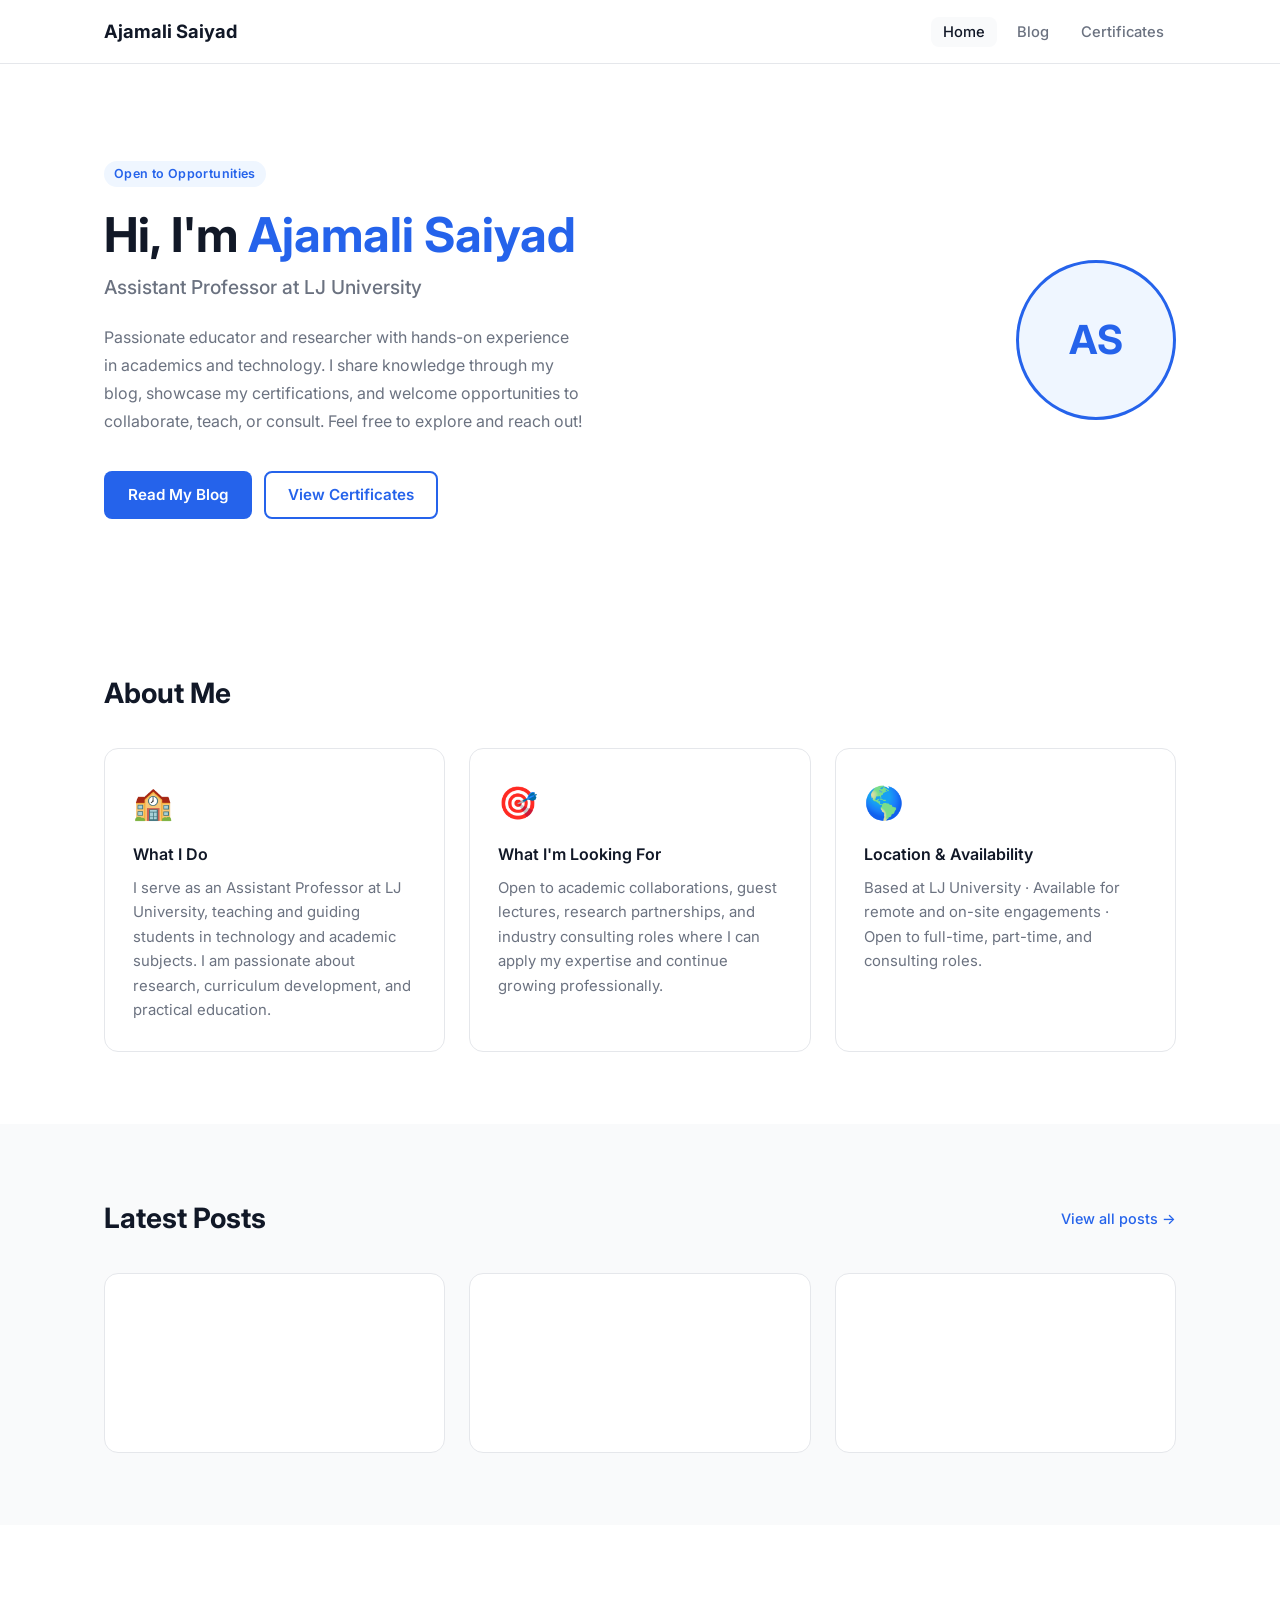
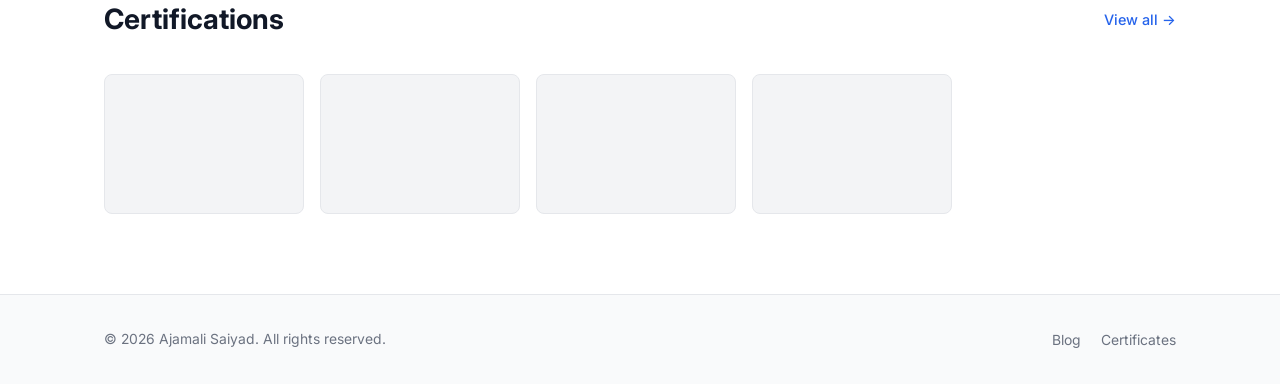
==== index.html @ e86e6ee5 "Fix all audit issues: post detail page, security, UX, unsaved warning, redirect" ====
<!DOCTYPE html>
<html lang="en">
<head>
  <meta charset="UTF-8" />
  <meta name="viewport" content="width=device-width, initial-scale=1.0" />
  <meta name="description" content="Personal blog and professional portfolio by Ajamali Saiyad, Assistant Professor at LJ University. Open to new academic and industry opportunities." />
  <meta name="keywords" content="Ajamali Saiyad, Assistant Professor, LJ University, blog, portfolio, hire" />
  <meta name="author" content="Ajamali Saiyad" />
  <!-- Open Graph (LinkedIn / Gmail preview) -->
  <meta property="og:title" content="Ajamali Saiyad — Assistant Professor at LJ University" />
  <meta property="og:description" content="Personal blog, certifications, and professional inquiry portal of Ajamali Saiyad." />
  <meta property="og:type" content="website" />
  <meta property="og:url" content="https://123saiyed.github.io/personal-blog" />
  <meta property="og:image" content="https://123saiyed.github.io/personal-blog/og-image.png" />
  <!-- Twitter card -->
  <meta name="twitter:card" content="summary_large_image" />
  <meta name="twitter:title" content="Ajamali Saiyad — Assistant Professor at LJ University" />
  <meta name="twitter:description" content="Personal blog, certifications, and professional inquiry portal." />
  <title>Ajamali Saiyad — Assistant Professor</title>
  <link rel="stylesheet" href="css/style.css" />
  <link rel="preconnect" href="https://fonts.googleapis.com" />
  <link href="https://fonts.googleapis.com/css2?family=Inter:wght@400;500;600;700&display=swap" rel="stylesheet" />
</head>
<body>

  <!-- ===== NAVBAR ===== -->
  <nav class="navbar">
    <div class="container nav-inner">
      <a href="index.html" class="nav-logo">Ajamali Saiyad</a>
      <ul class="nav-links">
        <li><a href="index.html" class="active">Home</a></li>
        <li><a href="blog.html">Blog</a></li>
        <li><a href="certificates.html">Certificates</a></li>
      </ul>
      <button class="nav-toggle" aria-label="Toggle menu">&#9776;</button>
    </div>
  </nav>

  <!-- ===== HERO ===== -->
  <section class="hero">
    <div class="container hero-inner">
      <div class="hero-text">
        <span class="badge">Open to Opportunities</span>
        <h1>Hi, I'm <span class="accent">Ajamali Saiyad</span></h1>
        <p class="hero-title">Assistant Professor at LJ University</p>
        <p class="hero-bio">
          Passionate educator and researcher with hands-on experience in academics and technology.
          I share knowledge through my blog, showcase my certifications, and welcome opportunities
          to collaborate, teach, or consult. Feel free to explore and reach out!
        </p>
        <div class="hero-actions">
          <a href="blog.html" class="btn-primary">Read My Blog</a>
          <a href="certificates.html" class="btn-secondary">View Certificates</a>
        </div>
      </div>
      <div class="hero-avatar">
        <div class="avatar-placeholder" id="avatar-wrap">
          <span id="avatar-initials">AS</span>
          <img id="avatar-img" src="" alt="Ajamali Saiyad" style="display:none;width:100%;height:100%;object-fit:cover;border-radius:50%;" />
        </div>
      </div>
    </div>
  </section>

  <!-- ===== ABOUT ===== -->
  <section class="section" id="about">
    <div class="container">
      <h2 class="section-title">About Me</h2>
      <div class="about-grid">
        <div class="about-card">
          <div class="about-icon">&#127979;</div>
          <h3>What I Do</h3>
          <p>I serve as an Assistant Professor at LJ University, teaching and guiding students in technology and academic subjects. I am passionate about research, curriculum development, and practical education.</p>
        </div>
        <div class="about-card">
          <div class="about-icon">&#127919;</div>
          <h3>What I'm Looking For</h3>
          <p>Open to academic collaborations, guest lectures, research partnerships, and industry consulting roles where I can apply my expertise and continue growing professionally.</p>
        </div>
        <div class="about-card">
          <div class="about-icon">&#127758;</div>
          <h3>Location &amp; Availability</h3>
          <p>Based at LJ University · Available for remote and on-site engagements · Open to full-time, part-time, and consulting roles.</p>
        </div>
      </div>
    </div>
  </section>

  <!-- ===== RECENT POSTS ===== -->
  <section class="section section-alt" id="posts">
    <div class="container">
      <div class="section-header">
        <h2 class="section-title">Latest Posts</h2>
        <a href="blog.html" class="link-more">View all posts &rarr;</a>
      </div>
      <div class="posts-grid" id="home-posts">
        <div class="post-card skeleton"></div>
        <div class="post-card skeleton"></div>
        <div class="post-card skeleton"></div>
      </div>
    </div>
  </section>

  <!-- ===== CERTIFICATES TEASER ===== -->
  <section class="section" id="certs-teaser">
    <div class="container">
      <div class="section-header">
        <h2 class="section-title">Certifications</h2>
        <a href="certificates.html" class="link-more">View all &rarr;</a>
      </div>
      <div class="certs-row" id="home-certs">
        <div class="cert-thumb skeleton"></div>
        <div class="cert-thumb skeleton"></div>
        <div class="cert-thumb skeleton"></div>
        <div class="cert-thumb skeleton"></div>
      </div>
    </div>
  </section>

  <!-- ===== FOOTER ===== -->
  <footer class="footer">
    <div class="container footer-inner">
      <p>&copy; <span id="footer-year"></span> Ajamali Saiyad. All rights reserved.</p>
      <ul class="footer-links">
        <li><a href="blog.html">Blog</a></li>
        <li><a href="certificates.html">Certificates</a></li>
      </ul>
    </div>
  </footer>

  <!-- Firebase SDK (must load before firebase-config.js and app.js) -->
  <script src="https://www.gstatic.com/firebasejs/10.12.2/firebase-app-compat.js"></script>
  <script src="https://www.gstatic.com/firebasejs/10.12.2/firebase-database-compat.js"></script>
  <script src="https://www.gstatic.com/firebasejs/10.12.2/firebase-auth-compat.js"></script>
  <script src="js/firebase-config.js"></script>
  <script src="js/app.js"></script>
  <script>document.getElementById('footer-year').textContent = new Date().getFullYear();</script>
</body>
</html>
---- css/style.css ----
/* ============================================================
   PERSONAL BLOG PORTAL — Main Stylesheet
   Design: Minimal & Clean  |  Accent: Professional Blue
   ============================================================ */

/* ---------- RESET & BASE ---------- */
*, *::before, *::after { box-sizing: border-box; margin: 0; padding: 0; }

:root {
  --blue:        #2563EB;
  --blue-dark:   #1D4ED8;
  --blue-light:  #EFF6FF;
  --text:        #111827;
  --text-muted:  #6B7280;
  --border:      #E5E7EB;
  --bg:          #FFFFFF;
  --bg-alt:      #F9FAFB;
  --radius:      8px;
  --radius-lg:   14px;
  --shadow:      0 1px 3px rgba(0,0,0,.08), 0 1px 2px rgba(0,0,0,.06);
  --shadow-md:   0 4px 12px rgba(0,0,0,.10);
  --font:        'Inter', system-ui, -apple-system, sans-serif;
  --nav-h:       64px;
}

html { scroll-behavior: smooth; }
body { font-family: var(--font); color: var(--text); background: var(--bg); line-height: 1.6; font-size: 16px; }
img  { max-width: 100%; display: block; }
a    { color: var(--blue); text-decoration: none; }
a:hover { text-decoration: underline; }
button { cursor: pointer; font-family: inherit; }

/* ---------- UTILITIES ---------- */
.container   { max-width: 1120px; margin: 0 auto; padding: 0 24px; }
.hidden      { display: none !important; }
.accent      { color: var(--blue); }
.required    { color: #EF4444; }
.section     { padding: 72px 0; }
.section-alt { background: var(--bg-alt); }

.section-title  { font-size: 1.75rem; font-weight: 700; margin-bottom: 32px; }
.section-header { display: flex; align-items: center; justify-content: space-between; margin-bottom: 32px; }
.section-header .section-title { margin-bottom: 0; }
.link-more      { color: var(--blue); font-size: .9rem; font-weight: 500; white-space: nowrap; background: none; border: none; padding: 0; }
.link-more:hover { text-decoration: underline; }

/* ---------- BUTTONS ---------- */
.btn-primary,
.btn-secondary {
  display: inline-flex;
  align-items: center;
  gap: 8px;
  padding: 10px 22px;
  border-radius: var(--radius);
  font-size: .95rem;
  font-weight: 600;
  border: 2px solid transparent;
  transition: background .15s, color .15s, border-color .15s, box-shadow .15s;
  white-space: nowrap;
  text-decoration: none;
}
.btn-primary  { background: var(--blue); color: #fff; }
.btn-primary:hover  { background: var(--blue-dark); text-decoration: none; color: #fff; }
.btn-secondary { background: transparent; color: var(--blue); border-color: var(--blue); }
.btn-secondary:hover { background: var(--blue-light); text-decoration: none; }
.btn-lg   { padding: 13px 28px; font-size: 1rem; }
.btn-full { width: 100%; justify-content: center; }

/* ---------- BADGE ---------- */
.badge {
  display: inline-block;
  background: var(--blue-light);
  color: var(--blue);
  font-size: .78rem;
  font-weight: 600;
  padding: 3px 10px;
  border-radius: 999px;
  letter-spacing: .03em;
}

/* ---------- SPINNER ---------- */
.spinner {
  width: 16px; height: 16px;
  border: 2px solid rgba(255,255,255,.4);
  border-top-color: #fff;
  border-radius: 50%;
  animation: spin .7s linear infinite;
}
@keyframes spin { to { transform: rotate(360deg); } }

/* ---------- SKELETON LOADER ---------- */
.skeleton {
  background: linear-gradient(90deg, #F3F4F6 25%, #E9EAEC 50%, #F3F4F6 75%);
  background-size: 400% 100%;
  animation: shimmer 1.4s infinite;
  border-radius: var(--radius);
}
@keyframes shimmer { to { background-position: -400% 0; } }

/* ============================================================
   NAVBAR
   ============================================================ */
.navbar {
  position: sticky;
  top: 0;
  z-index: 100;
  background: rgba(255,255,255,.92);
  backdrop-filter: blur(8px);
  border-bottom: 1px solid var(--border);
  height: var(--nav-h);
}
.nav-inner {
  display: flex;
  align-items: center;
  justify-content: space-between;
  height: 100%;
}
.nav-logo {
  font-size: 1.15rem;
  font-weight: 700;
  color: var(--text);
  text-decoration: none;
}
.nav-links {
  list-style: none;
  display: flex;
  align-items: center;
  gap: 8px;
}
.nav-links a {
  color: var(--text-muted);
  font-size: .92rem;
  font-weight: 500;
  padding: 6px 12px;
  border-radius: var(--radius);
  transition: color .15s, background .15s;
  text-decoration: none;
}
.nav-links a:hover,
.nav-links a.active { color: var(--text); background: var(--bg-alt); }
.nav-links a.btn-primary { color: #fff; background: var(--blue); padding: 8px 18px; }
.nav-links a.btn-primary:hover { background: var(--blue-dark); }
.nav-links a.btn-primary.active { background: var(--blue-dark); }

.nav-toggle {
  display: none;
  background: none;
  border: none;
  font-size: 1.4rem;
  color: var(--text);
  padding: 4px 8px;
}

/* ============================================================
   HERO
   ============================================================ */
.hero { padding: 96px 0 80px; }
.hero-inner {
  display: grid;
  grid-template-columns: 1fr auto;
  align-items: center;
  gap: 48px;
}
.hero-text { max-width: 560px; }
.hero-text .badge { margin-bottom: 20px; }
.hero-text h1 { font-size: 3rem; font-weight: 700; line-height: 1.15; margin-bottom: 10px; }
.hero-title  { font-size: 1.2rem; color: var(--text-muted); margin-bottom: 20px; font-weight: 500; }
.hero-bio    { color: var(--text-muted); line-height: 1.75; margin-bottom: 36px; max-width: 480px; }
.hero-actions { display: flex; gap: 12px; flex-wrap: wrap; }

.avatar-placeholder {
  width: 160px; height: 160px;
  border-radius: 50%;
  background: var(--blue-light);
  border: 3px solid var(--blue);
  display: flex;
  align-items: center;
  justify-content: center;
  font-size: 2.5rem;
  font-weight: 700;
  color: var(--blue);
  flex-shrink: 0;
}

/* ============================================================
   ABOUT CARDS
   ============================================================ */
.about-grid {
  display: grid;
  grid-template-columns: repeat(3, 1fr);
  gap: 24px;
}
.about-card {
  background: var(--bg);
  border: 1px solid var(--border);
  border-radius: var(--radius-lg);
  padding: 28px;
  transition: box-shadow .2s;
}
.about-card:hover { box-shadow: var(--shadow-md); }
.about-icon { font-size: 2rem; margin-bottom: 14px; }
.about-card h3 { font-size: 1rem; font-weight: 600; margin-bottom: 8px; }
.about-card p  { color: var(--text-muted); font-size: .93rem; line-height: 1.65; }

/* ============================================================
   POSTS GRID
   ============================================================ */
.posts-grid {
  display: grid;
  grid-template-columns: repeat(3, 1fr);
  gap: 24px;
}
.post-card {
  background: var(--bg);
  border: 1px solid var(--border);
  border-radius: var(--radius-lg);
  padding: 0;
  display: flex;
  flex-direction: column;
  gap: 0;
  transition: box-shadow .2s, transform .2s;
  cursor: pointer;
  overflow: hidden;
}
.post-card:hover  { box-shadow: var(--shadow-md); transform: translateY(-2px); }
.post-card.skeleton { height: 180px; }
.post-card-img { width: 100%; height: 180px; overflow: hidden; background: var(--border); }
.post-card-img img { width: 100%; height: 100%; object-fit: cover; display: block; }
.post-card .post-category,
.post-card .post-title,
.post-card .post-excerpt,
.post-card .post-meta { padding-left: 24px; padding-right: 24px; }
.post-card .post-category { padding-top: 20px; }
.post-card .post-meta     { padding-bottom: 20px; }

.post-category { font-size: .75rem; font-weight: 600; text-transform: uppercase; letter-spacing: .06em; color: var(--blue); }
.post-title    { font-size: 1.05rem; font-weight: 600; line-height: 1.4; color: var(--text); }
.post-excerpt  { font-size: .9rem; color: var(--text-muted); line-height: 1.6; flex: 1; }
.post-meta     { display: flex; align-items: center; justify-content: space-between; margin-top: 8px; }
.post-date     { font-size: .8rem; color: var(--text-muted); }
.post-read-more { font-size: .82rem; font-weight: 600; color: var(--blue); }

/* ============================================================
   CERTS TEASER (home)
   ============================================================ */
.certs-row {
  display: flex;
  gap: 16px;
  overflow-x: auto;
  padding-bottom: 8px;
}
.cert-thumb {
  flex-shrink: 0;
  width: 200px;
  height: 140px;
  border-radius: var(--radius);
  object-fit: cover;
  border: 1px solid var(--border);
  cursor: pointer;
  transition: box-shadow .2s, transform .2s;
}
.cert-thumb:hover { box-shadow: var(--shadow-md); transform: translateY(-2px); }
.cert-thumb.skeleton { background: #F3F4F6; animation: shimmer 1.4s infinite; }

/* ============================================================
   CTA BANNER
   ============================================================ */
.cta-banner { background: var(--blue); color: #fff; padding: 64px 0; }
.cta-inner  { display: flex; align-items: center; justify-content: space-between; gap: 32px; flex-wrap: wrap; }
.cta-banner h2 { font-size: 1.6rem; margin-bottom: 8px; }
.cta-banner p  { opacity: .85; }
.cta-banner .btn-primary { background: #fff; color: var(--blue); flex-shrink: 0; }
.cta-banner .btn-primary:hover { background: var(--blue-light); }

/* ============================================================
   PAGE HEADER (inner pages)
   ============================================================ */
.page-header { background: var(--bg-alt); border-bottom: 1px solid var(--border); padding: 48px 0 40px; }
.page-header h1 { font-size: 2.25rem; font-weight: 700; margin-bottom: 10px; }
.page-header p  { color: var(--text-muted); max-width: 560px; }

/* ============================================================
   BLOG CONTROLS
   ============================================================ */
.blog-controls { display: flex; flex-wrap: wrap; gap: 16px; align-items: center; margin-bottom: 36px; }
.search-wrap   { position: relative; flex: 1; min-width: 220px; }
.search-input  {
  width: 100%;
  padding: 10px 16px 10px 40px;
  border: 1px solid var(--border);
  border-radius: var(--radius);
  font-family: inherit;
  font-size: .95rem;
  color: var(--text);
  background: var(--bg);
  transition: border-color .2s, box-shadow .2s;
}
.search-input:focus { outline: none; border-color: var(--blue); box-shadow: 0 0 0 3px rgba(37,99,235,.12); }
.search-icon  { position: absolute; left: 13px; top: 50%; transform: translateY(-50%); pointer-events: none; }

.filter-wrap  { display: flex; gap: 8px; flex-wrap: wrap; }
.filter-btn   {
  padding: 8px 16px;
  border: 1px solid var(--border);
  border-radius: 999px;
  font-size: .85rem;
  font-weight: 500;
  background: var(--bg);
  color: var(--text-muted);
  transition: all .15s;
}
.filter-btn:hover  { border-color: var(--blue); color: var(--blue); }
.filter-btn.active { background: var(--blue); border-color: var(--blue); color: #fff; }

.load-more-wrap { text-align: center; margin-top: 40px; }

/* ============================================================
   POST DETAIL PAGE
   ============================================================ */
.post-page { padding: 48px 0 80px; }

.post-loading { max-width: 760px; margin: 0 auto; }
.post-skeleton-title { height: 48px; border-radius: 8px; margin-bottom: 16px; }
.post-skeleton-meta  { height: 20px; width: 40%; border-radius: 6px; margin-bottom: 36px; }
.post-skeleton-body  { height: 320px; border-radius: 8px; }

.post-article { max-width: 760px; margin: 0 auto; }
.post-back-link {
  display: inline-flex;
  align-items: center;
  gap: 6px;
  font-size: .88rem;
  font-weight: 500;
  color: var(--text-muted);
  margin-bottom: 28px;
  text-decoration: none;
  transition: color .15s;
}
.post-back-link:hover { color: var(--blue); text-decoration: none; }

.post-featured-img-wrap {
  width: 100%;
  max-height: 420px;
  border-radius: var(--radius-lg);
  overflow: hidden;
  margin-bottom: 32px;
  background: var(--border);
}
.post-featured-img-wrap img { width: 100%; height: 100%; object-fit: cover; display: block; }

.post-article-header { margin-bottom: 32px; }
.post-article-header .badge { margin-bottom: 14px; }
.post-article-header h1 {
  font-size: 2.2rem;
  font-weight: 700;
  line-height: 1.25;
  margin-bottom: 16px;
  color: var(--text);
}
.post-article-meta {
  display: flex;
  align-items: center;
  gap: 16px;
  font-size: .88rem;
  color: var(--text-muted);
  border-top: 1px solid var(--border);
  padding-top: 16px;
}
.post-article-author { font-weight: 500; color: var(--text); }

.post-article-content {
  font-size: 1.02rem;
  line-height: 1.85;
  color: var(--text);
  border-top: 1px solid var(--border);
  padding-top: 32px;
}
.post-article-content h1,
.post-article-content h2,
.post-article-content h3 { margin: 28px 0 12px; font-weight: 600; }
.post-article-content p   { margin-bottom: 18px; }
.post-article-content ul,
.post-article-content ol  { margin: 0 0 18px 24px; }
.post-article-content li  { margin-bottom: 6px; }
.post-article-content img { max-width: 100%; border-radius: 8px; margin: 16px 0; }
.post-article-content a   { color: var(--blue); text-decoration: underline; }
.post-article-content strong { font-weight: 600; }

@media (max-width: 768px) {
  .post-article-header h1 { font-size: 1.7rem; }
  .post-page { padding: 32px 0 60px; }
}
@media (max-width: 480px) {
  .post-article-header h1 { font-size: 1.45rem; }
}

/* ============================================================
   CERTIFICATES GALLERY
   ============================================================ */
.certs-grid {
  display: grid;
  grid-template-columns: repeat(3, 1fr);
  gap: 24px;
}
.cert-card {
  background: var(--bg);
  border: 1px solid var(--border);
  border-radius: var(--radius-lg);
  overflow: hidden;
  cursor: pointer;
  transition: box-shadow .2s, transform .2s;
}
.cert-card:hover { box-shadow: var(--shadow-md); transform: translateY(-2px); }
.cert-card.skeleton { height: 240px; }
.cert-card img { width: 100%; height: 180px; object-fit: cover; }
.cert-card-body { padding: 16px; }
.cert-card-body h3 { font-size: .97rem; font-weight: 600; margin-bottom: 4px; }
.cert-card-body p  { font-size: .85rem; color: var(--text-muted); }
.cert-card-body .badge { margin-top: 8px; }

/* Lightbox */
.lightbox-overlay {
  position: fixed; inset: 0;
  background: rgba(0,0,0,.65);
  z-index: 200;
}
.lightbox {
  position: fixed; inset: 0;
  z-index: 201;
  display: flex;
  align-items: center;
  justify-content: center;
  padding: 24px;
}
.lightbox-content {
  background: var(--bg);
  border-radius: var(--radius-lg);
  overflow: hidden;
  max-width: 760px;
  width: 100%;
  box-shadow: var(--shadow-md);
  display: flex;
  flex-direction: column;
}
.lightbox-content img { width: 100%; max-height: 420px; object-fit: contain; background: var(--bg-alt); }
.lightbox-info { padding: 20px 24px; }
.lightbox-info h3 { font-size: 1.1rem; font-weight: 600; margin-bottom: 6px; }
.lightbox-info p  { font-size: .9rem; color: var(--text-muted); margin-bottom: 10px; }
.lightbox-close {
  position: fixed;
  top: 16px; right: 24px;
  z-index: 202;
  background: #fff;
  border: none;
  font-size: 1.6rem;
  width: 40px; height: 40px;
  border-radius: 50%;
  display: flex;
  align-items: center;
  justify-content: center;
  box-shadow: var(--shadow);
  color: var(--text);
}

/* ============================================================
   JOB INQUIRY FORM
   ============================================================ */
.form-container { max-width: 720px; margin: 0 auto; }
.inquiry-form .form-row { display: grid; grid-template-columns: 1fr 1fr; gap: 20px; }
.form-group { display: flex; flex-direction: column; gap: 6px; margin-bottom: 20px; }
.form-group label { font-size: .9rem; font-weight: 500; }

input[type="text"],
input[type="email"],
input[type="url"],
input[type="month"],
input[type="search"],
input[type="password"],
select,
textarea {
  width: 100%;
  padding: 10px 14px;
  border: 1px solid var(--border);
  border-radius: var(--radius);
  font-family: inherit;
  font-size: .95rem;
  color: var(--text);
  background: var(--bg);
  transition: border-color .2s, box-shadow .2s;
  appearance: none;
}
input:focus, select:focus, textarea:focus {
  outline: none;
  border-color: var(--blue);
  box-shadow: 0 0 0 3px rgba(37,99,235,.12);
}
input.error, select.error, textarea.error { border-color: #EF4444; }
.field-error { font-size: .82rem; color: #EF4444; min-height: 18px; }

textarea { resize: vertical; line-height: 1.6; }
select   { background-image: url("data:image/svg+xml,%3Csvg xmlns='http://www.w3.org/2000/svg' width='12' height='8' viewBox='0 0 12 8'%3E%3Cpath fill='%236B7280' d='M1 1l5 5 5-5'/%3E%3C/svg%3E"); background-repeat: no-repeat; background-position: right 14px center; padding-right: 38px; }
small { font-size: .8rem; color: var(--text-muted); }

.form-check .checkbox-label {
  display: flex;
  align-items: flex-start;
  gap: 10px;
  cursor: pointer;
  font-size: .9rem;
  color: var(--text-muted);
}
.form-check input[type="checkbox"] { width: 16px; height: 16px; flex-shrink: 0; margin-top: 2px; accent-color: var(--blue); }

.form-success { text-align: center; padding: 64px 0; }
.success-icon {
  width: 64px; height: 64px;
  background: #DCFCE7;
  color: #16A34A;
  font-size: 1.8rem;
  border-radius: 50%;
  display: flex;
  align-items: center;
  justify-content: center;
  margin: 0 auto 20px;
}
.form-success h2 { font-size: 1.6rem; margin-bottom: 10px; }
.form-success p  { color: var(--text-muted); margin-bottom: 28px; }

/* ============================================================
   EMPTY STATE
   ============================================================ */
.empty-state { text-align: center; padding: 64px 0; color: var(--text-muted); }
.empty-icon  { font-size: 3rem; margin-bottom: 16px; }

/* ============================================================
   FOOTER
   ============================================================ */
.footer { background: var(--bg-alt); border-top: 1px solid var(--border); padding: 32px 0; }
.footer-inner { display: flex; align-items: center; justify-content: space-between; gap: 16px; flex-wrap: wrap; }
.footer-inner p { font-size: .87rem; color: var(--text-muted); }
.footer-links { list-style: none; display: flex; gap: 20px; }
.footer-links a { font-size: .87rem; color: var(--text-muted); }
.footer-links a:hover { color: var(--blue); text-decoration: none; }

/* ============================================================
   ADMIN — LAYOUT
   ============================================================ */
.admin-body { background: var(--bg-alt); }

.admin-layout { display: flex; min-height: 100vh; }

/* Sidebar */
.admin-sidebar {
  width: 240px;
  flex-shrink: 0;
  background: var(--bg);
  border-right: 1px solid var(--border);
  display: flex;
  flex-direction: column;
  position: sticky;
  top: 0;
  height: 100vh;
  overflow-y: auto;
}
.sidebar-logo {
  padding: 20px 20px 8px;
  font-size: 1rem;
  font-weight: 700;
  color: var(--text);
  display: flex;
  align-items: center;
  gap: 8px;
  border-bottom: 1px solid var(--border);
  margin-bottom: 8px;
  min-height: 64px;
}
.admin-tag {
  font-size: .7rem;
  background: var(--blue-light);
  color: var(--blue);
  padding: 2px 8px;
  border-radius: 999px;
  font-weight: 600;
}
.sidebar-nav { flex: 1; padding: 8px 12px; display: flex; flex-direction: column; gap: 2px; }
.sidebar-link {
  display: flex;
  align-items: center;
  gap: 10px;
  padding: 10px 12px;
  border-radius: var(--radius);
  font-size: .9rem;
  font-weight: 500;
  color: var(--text-muted);
  text-decoration: none;
  background: none;
  border: none;
  width: 100%;
  text-align: left;
  transition: background .15s, color .15s;
  position: relative;
}
.sidebar-link:hover  { background: var(--bg-alt); color: var(--text); text-decoration: none; }
.sidebar-link.active { background: var(--blue-light); color: var(--blue); font-weight: 600; }
.sidebar-icon { font-size: 1rem; }
.sidebar-footer { padding: 12px; border-top: 1px solid var(--border); display: flex; flex-direction: column; gap: 2px; }
.sidebar-logout { color: #EF4444; }
.sidebar-logout:hover { background: #FEF2F2; color: #B91C1C; }

.badge-count {
  background: var(--blue);
  color: #fff;
  font-size: .7rem;
  font-weight: 700;
  padding: 1px 7px;
  border-radius: 999px;
  margin-left: auto;
}

/* Main */
.admin-main { flex: 1; overflow-y: auto; }
.admin-topbar {
  height: var(--nav-h);
  display: flex;
  align-items: center;
  justify-content: space-between;
  padding: 0 28px;
  background: var(--bg);
  border-bottom: 1px solid var(--border);
  position: sticky;
  top: 0;
  z-index: 10;
}
.admin-topbar h2 { font-size: 1.1rem; font-weight: 600; }
.admin-user { font-size: .85rem; color: var(--text-muted); }

/* Stats */
.stats-row { display: grid; grid-template-columns: repeat(3, 1fr); gap: 16px; padding: 24px 28px 0; }
.stat-card {
  background: var(--bg);
  border: 1px solid var(--border);
  border-radius: var(--radius-lg);
  padding: 20px 24px;
}
.stat-card.accent { background: var(--blue-light); border-color: var(--blue); }
.stat-num   { font-size: 2rem; font-weight: 700; line-height: 1; color: var(--text); }
.stat-label { font-size: .82rem; color: var(--text-muted); margin-top: 6px; }

.quick-actions { display: flex; gap: 12px; padding: 20px 28px; }

/* Tables */
.admin-section { padding: 0 28px 32px; }
.admin-section-header { display: flex; align-items: center; justify-content: space-between; padding: 24px 0 16px; }
.admin-section-header h3 { font-size: 1.05rem; font-weight: 600; }
.table-wrap { overflow-x: auto; }
.admin-table {
  width: 100%;
  border-collapse: collapse;
  background: var(--bg);
  border: 1px solid var(--border);
  border-radius: var(--radius-lg);
  overflow: hidden;
  font-size: .9rem;
}
.admin-table th {
  background: var(--bg-alt);
  padding: 12px 16px;
  text-align: left;
  font-size: .82rem;
  font-weight: 600;
  color: var(--text-muted);
  text-transform: uppercase;
  letter-spacing: .04em;
  border-bottom: 1px solid var(--border);
}
.admin-table td {
  padding: 12px 16px;
  border-bottom: 1px solid var(--border);
  color: var(--text);
  vertical-align: middle;
}
.admin-table tr:last-child td { border-bottom: none; }
.admin-table tr:hover td { background: var(--bg-alt); }
.table-loading { color: var(--text-muted); font-style: italic; text-align: center; padding: 32px !important; }

/* Toggle */
.toggle-row { display: flex; align-items: center; gap: 12px; }
.toggle-switch { position: relative; display: inline-block; width: 40px; height: 22px; flex-shrink: 0; }
.toggle-switch input { opacity: 0; width: 0; height: 0; }
.toggle-slider {
  position: absolute; inset: 0;
  background: #D1D5DB;
  border-radius: 999px;
  transition: background .2s;
  cursor: pointer;
}
.toggle-slider::before {
  content: '';
  position: absolute;
  width: 16px; height: 16px;
  left: 3px; bottom: 3px;
  background: #fff;
  border-radius: 50%;
  transition: transform .2s;
}
.toggle-switch input:checked + .toggle-slider { background: var(--blue); }
.toggle-switch input:checked + .toggle-slider::before { transform: translateX(18px); }

/* Action buttons in table */
.action-btn {
  padding: 5px 12px;
  font-size: .8rem;
  border-radius: var(--radius);
  border: 1px solid var(--border);
  background: var(--bg);
  color: var(--text);
  font-weight: 500;
  margin-right: 4px;
  transition: all .15s;
}
.action-btn:hover { border-color: var(--blue); color: var(--blue); }
.action-btn.delete:hover { border-color: #EF4444; color: #EF4444; }

/* Login screen */
.login-screen {
  min-height: 100vh;
  display: flex;
  align-items: center;
  justify-content: center;
  background: var(--bg-alt);
  padding: 24px;
}
.login-card {
  background: var(--bg);
  border: 1px solid var(--border);
  border-radius: var(--radius-lg);
  padding: 40px;
  width: 100%;
  max-width: 400px;
  box-shadow: var(--shadow-md);
}
.login-logo { font-size: 1.4rem; font-weight: 700; margin-bottom: 4px; text-align: center; }
.login-sub  { font-size: .9rem; color: var(--text-muted); text-align: center; margin-bottom: 28px; }
.login-error { font-size: .85rem; color: #EF4444; background: #FEF2F2; padding: 10px 14px; border-radius: var(--radius); margin-bottom: 16px; }

/* ============================================================
   ADMIN — POST EDITOR
   ============================================================ */
.post-editor { padding: 24px 28px; }
.post-editor form { display: grid; grid-template-columns: 1fr 280px; gap: 24px; align-items: start; }
.editor-main { display: flex; flex-direction: column; gap: 0; }

.post-title-input {
  width: 100%;
  font-size: 1.6rem;
  font-weight: 700;
  border: none;
  border-bottom: 2px solid var(--border);
  border-radius: 0;
  padding: 10px 0;
  margin-bottom: 16px;
  color: var(--text);
  background: transparent;
}
.post-title-input:focus { outline: none; border-bottom-color: var(--blue); box-shadow: none; }
.post-title-input::placeholder { color: #D1D5DB; }

.editor-toolbar {
  display: flex;
  align-items: center;
  gap: 4px;
  padding: 8px 12px;
  background: var(--bg-alt);
  border: 1px solid var(--border);
  border-bottom: none;
  border-radius: var(--radius) var(--radius) 0 0;
}
.toolbar-btn {
  padding: 5px 10px;
  background: none;
  border: none;
  border-radius: 4px;
  font-size: .87rem;
  color: var(--text-muted);
  transition: background .15s, color .15s;
}
.toolbar-btn:hover { background: var(--border); color: var(--text); }
.toolbar-sep { width: 1px; height: 18px; background: var(--border); margin: 0 4px; }

.post-content-editor {
  min-height: 420px;
  border: 1px solid var(--border);
  border-radius: 0 0 var(--radius) var(--radius);
  padding: 16px 20px;
  font-size: .97rem;
  line-height: 1.75;
  color: var(--text);
  background: var(--bg);
  overflow-y: auto;
}
.post-content-editor:focus { outline: none; }
.post-content-editor:empty::before {
  content: attr(data-placeholder);
  color: #D1D5DB;
  pointer-events: none;
}
.post-content-editor img {
  max-width: 100%;
  border-radius: 8px;
  margin: 12px 0;
  display: block;
  cursor: pointer;
}

.editor-sidebar { display: flex; flex-direction: column; gap: 16px; }
.editor-panel {
  background: var(--bg);
  border: 1px solid var(--border);
  border-radius: var(--radius-lg);
  padding: 20px;
}
.editor-panel h4 { font-size: .9rem; font-weight: 600; margin-bottom: 16px; text-transform: uppercase; letter-spacing: .04em; color: var(--text-muted); }
.editor-actions { display: flex; flex-direction: column; gap: 10px; margin-top: 16px; }
#excerpt-count { text-align: right; }

/* Toast */
.toast {
  position: fixed;
  bottom: 24px; right: 24px;
  background: var(--text);
  color: #fff;
  padding: 12px 20px;
  border-radius: var(--radius);
  font-size: .9rem;
  box-shadow: var(--shadow-md);
  z-index: 300;
  animation: slideUp .25s ease;
}
@keyframes slideUp { from { transform: translateY(12px); opacity: 0; } to { transform: translateY(0); opacity: 1; } }

/* ============================================================
   MODAL
   ============================================================ */
.modal-overlay {
  position: fixed; inset: 0;
  background: rgba(0,0,0,.5);
  z-index: 200;
}
.modal {
  position: fixed; inset: 0;
  z-index: 201;
  display: flex;
  align-items: center;
  justify-content: center;
  padding: 24px;
}
.modal-card {
  background: var(--bg);
  border-radius: var(--radius-lg);
  padding: 28px;
  width: 100%;
  max-width: 520px;
  box-shadow: var(--shadow-md);
}
.modal-header { display: flex; align-items: center; justify-content: space-between; margin-bottom: 20px; }
.modal-header h3 { font-size: 1.1rem; font-weight: 600; }
.modal-close { background: none; border: none; font-size: 1.4rem; color: var(--text-muted); line-height: 1; padding: 4px; }
.modal-actions { display: flex; gap: 12px; justify-content: flex-end; margin-top: 20px; }

/* ============================================================
   STATUS PILLS
   ============================================================ */
.status-pill {
  display: inline-block;
  font-size: .75rem;
  font-weight: 600;
  padding: 3px 10px;
  border-radius: 999px;
}
.status-pill.published { background: #DCFCE7; color: #16A34A; }
.status-pill.draft     { background: #F3F4F6; color: #6B7280; }

/* ============================================================
   RESPONSIVE
   ============================================================ */

/* --- Tablet: 1024px --- */
@media (max-width: 1024px) {
  .posts-grid  { grid-template-columns: repeat(2, 1fr); }
  .certs-grid  { grid-template-columns: repeat(2, 1fr); }
  .about-grid  { grid-template-columns: repeat(2, 1fr); }
  .stats-row   { grid-template-columns: repeat(3, 1fr); padding: 20px 20px 0; }
  .quick-actions { padding: 16px 20px; flex-wrap: wrap; }
  .admin-section { padding: 0 20px 28px; }
  .post-editor   { padding: 20px; }
  .post-editor form { grid-template-columns: 1fr 260px; }
}

/* --- Mobile: 768px --- */
@media (max-width: 768px) {
  /* Public nav */
  .nav-links {
    display: none;
    flex-direction: column;
    position: absolute;
    top: var(--nav-h);
    left: 0; right: 0;
    background: var(--bg);
    border-bottom: 1px solid var(--border);
    padding: 12px 20px 20px;
    gap: 4px;
    z-index: 99;
    box-shadow: var(--shadow-md);
  }
  .nav-links.open { display: flex; }
  .nav-toggle { display: block; }

  /* Hero */
  .hero { padding: 56px 0 48px; }
  .hero-inner {
    grid-template-columns: 1fr;
    text-align: center;
    gap: 32px;
  }
  .hero-text h1    { font-size: 2.2rem; }
  .hero-text .badge { margin-left: auto; margin-right: auto; display: table; }
  .hero-bio        { max-width: 100%; }
  .hero-actions    { justify-content: center; }
  .hero-avatar     { display: flex; justify-content: center; order: -1; }
  .avatar-placeholder { width: 120px; height: 120px; font-size: 2rem; }

  /* Sections */
  .section  { padding: 48px 0; }
  .section-title { font-size: 1.5rem; }
  .about-grid  { grid-template-columns: 1fr; }
  .posts-grid  { grid-template-columns: 1fr; }
  .certs-grid  { grid-template-columns: repeat(2, 1fr); }
  .inquiry-form .form-row { grid-template-columns: 1fr; }
  .cta-inner   { flex-direction: column; text-align: center; }

  /* Page header */
  .page-header { padding: 36px 0 28px; }
  .page-header h1 { font-size: 1.75rem; }

  /* Footer */
  .footer-inner { flex-direction: column; text-align: center; }
  .footer-links { justify-content: center; }

  /* Blog controls */
  .blog-controls { flex-direction: column; gap: 12px; }
  .search-wrap   { width: 100%; }
  .filter-wrap   { width: 100%; justify-content: flex-start; overflow-x: auto; flex-wrap: nowrap; padding-bottom: 4px; }

  /* Admin — sidebar becomes overlay */
  .admin-sidebar {
    position: fixed;
    left: -260px;
    top: 0; bottom: 0;
    width: 240px;
    z-index: 300;
    transition: left .25s ease;
    box-shadow: none;
  }
  .admin-sidebar.open {
    left: 0;
    box-shadow: var(--shadow-md);
  }
  .admin-sidebar-overlay {
    display: none;
    position: fixed; inset: 0;
    background: rgba(0,0,0,.4);
    z-index: 299;
  }
  .admin-sidebar-overlay.open { display: block; }
  .admin-mobile-menu-btn { display: flex !important; }

  /* Admin content */
  .stats-row     { grid-template-columns: repeat(2, 1fr); padding: 16px 16px 0; gap: 12px; }
  .quick-actions { padding: 12px 16px; gap: 8px; }
  .quick-actions .btn-primary,
  .quick-actions .btn-secondary { font-size: .85rem; padding: 8px 14px; }
  .admin-section { padding: 0 16px 24px; }
  .admin-topbar  { padding: 0 16px; }

  /* Post editor stacks */
  .post-editor { padding: 16px; }
  .post-editor form { grid-template-columns: 1fr; }
  .editor-sidebar { display: grid; grid-template-columns: 1fr 1fr; gap: 12px; }

  /* Modal full width */
  .modal { padding: 16px; align-items: flex-end; }
  .modal-card { max-width: 100%; border-radius: var(--radius-lg) var(--radius-lg) 0 0; max-height: 90vh; overflow-y: auto; }

  /* Table scroll */
  .table-wrap { overflow-x: auto; -webkit-overflow-scrolling: touch; }
  .admin-table { min-width: 560px; }
}

/* --- Small mobile: 480px --- */
@media (max-width: 480px) {
  .container { padding: 0 16px; }
  .hero { padding: 44px 0 40px; }
  .hero-text h1 { font-size: 1.9rem; }
  .hero-title   { font-size: 1rem; }
  .hero-actions { flex-direction: column; align-items: stretch; }
  .hero-actions .btn-primary,
  .hero-actions .btn-secondary { text-align: center; justify-content: center; }

  .section { padding: 40px 0; }
  .section-title { font-size: 1.35rem; }
  .about-card { padding: 20px; }

  .certs-grid { grid-template-columns: 1fr; }
  .cert-card img { height: 160px; }

  .stats-row  { grid-template-columns: 1fr 1fr; gap: 10px; }
  .stat-num   { font-size: 1.6rem; }

  .editor-sidebar { grid-template-columns: 1fr; }
  .editor-toolbar { flex-wrap: wrap; gap: 2px; }

  .modal { padding: 0; }
  .modal-card { border-radius: var(--radius-lg) var(--radius-lg) 0 0; }

  .login-card { padding: 28px 20px; }

  .post-title-input { font-size: 1.3rem; }
  .post-content-editor { min-height: 280px; }

  /* Certs teaser thumbnails */
  .cert-thumb { width: 160px; height: 110px; }
}
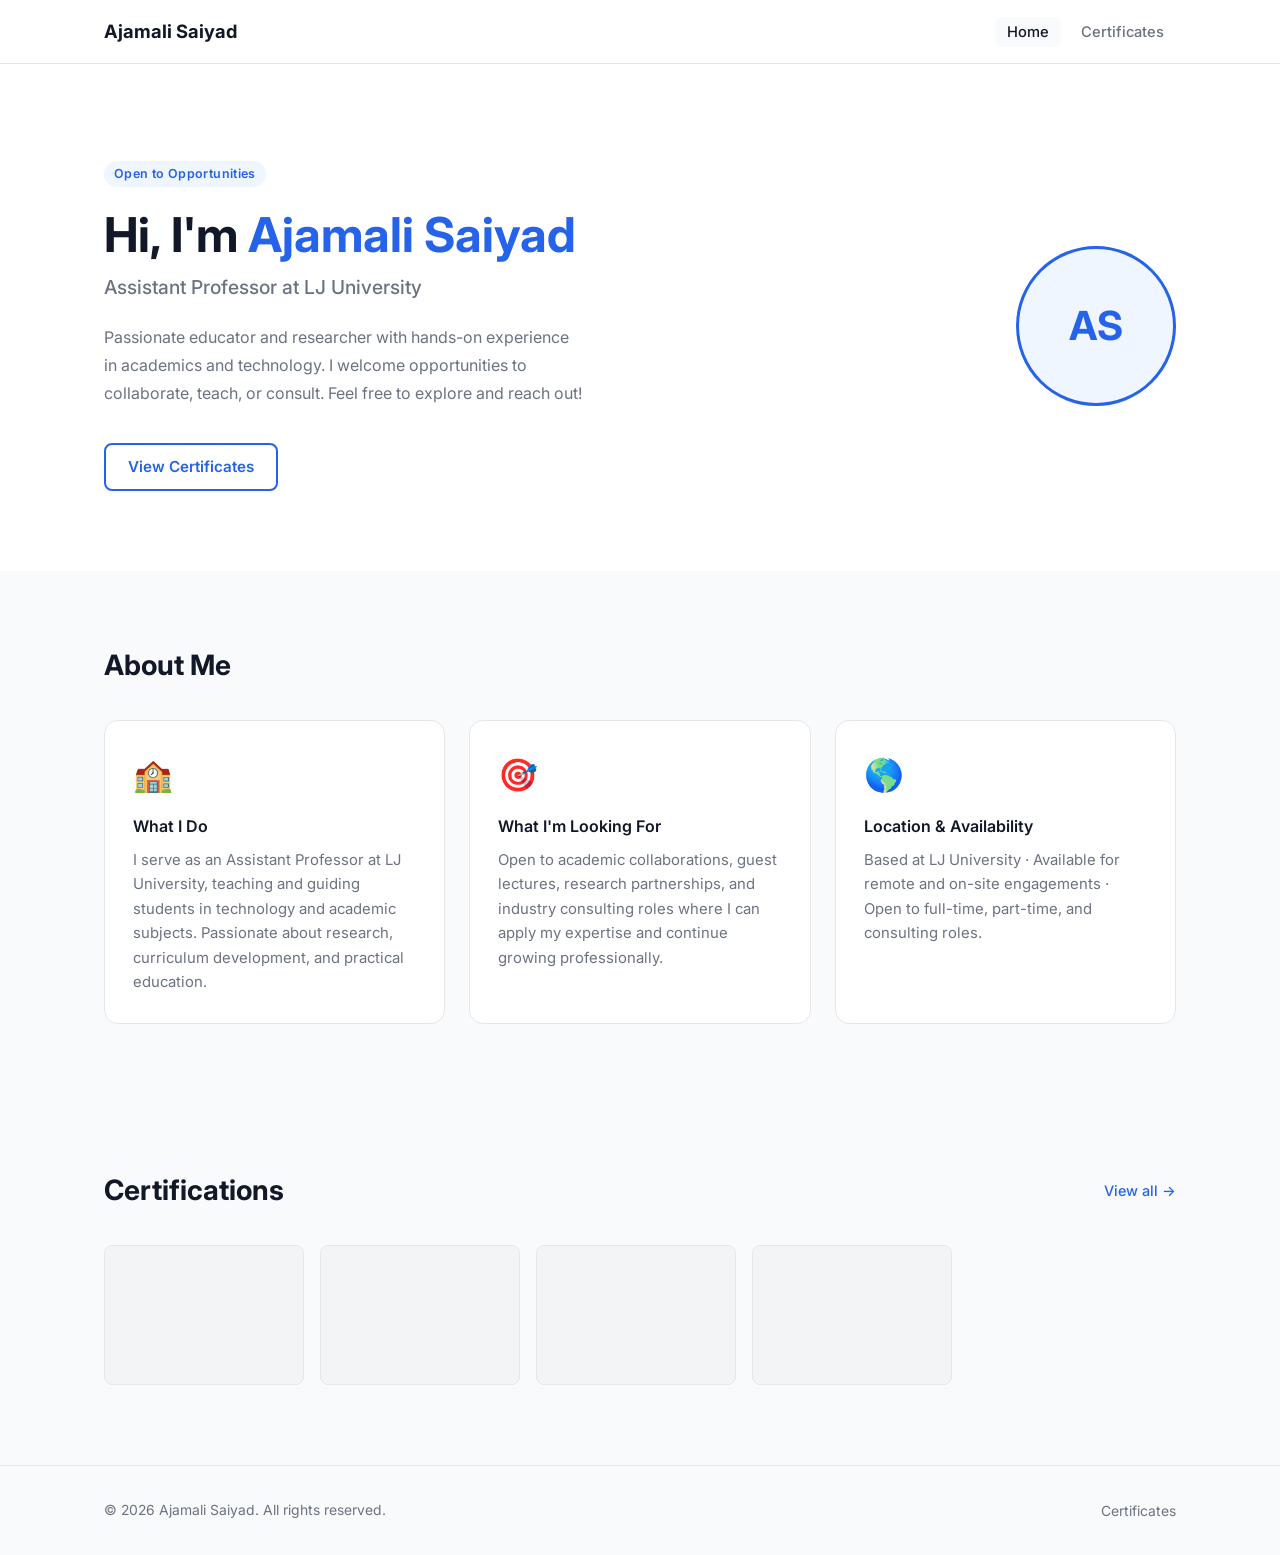
==== commit 2f709ef9: "Remove blog, add resume download, skills, contact, editable home page settings" ====
--- a/index.html
+++ b/index.html
@@ -3,19 +3,15 @@
 <head>
   <meta charset="UTF-8" />
   <meta name="viewport" content="width=device-width, initial-scale=1.0" />
-  <meta name="description" content="Personal blog and professional portfolio by Ajamali Saiyad, Assistant Professor at LJ University. Open to new academic and industry opportunities." />
-  <meta name="keywords" content="Ajamali Saiyad, Assistant Professor, LJ University, blog, portfolio, hire" />
+  <meta name="description" content="Professional portfolio of Ajamali Saiyad, Assistant Professor at LJ University." />
+  <meta name="keywords" content="Ajamali Saiyad, Assistant Professor, LJ University, portfolio, hire" />
   <meta name="author" content="Ajamali Saiyad" />
-  <!-- Open Graph (LinkedIn / Gmail preview) -->
   <meta property="og:title" content="Ajamali Saiyad — Assistant Professor at LJ University" />
-  <meta property="og:description" content="Personal blog, certifications, and professional inquiry portal of Ajamali Saiyad." />
+  <meta property="og:description" content="Portfolio and certifications of Ajamali Saiyad — open to opportunities." />
   <meta property="og:type" content="website" />
   <meta property="og:url" content="https://123saiyed.github.io/personal-blog" />
   <meta property="og:image" content="https://123saiyed.github.io/personal-blog/og-image.png" />
-  <!-- Twitter card -->
   <meta name="twitter:card" content="summary_large_image" />
-  <meta name="twitter:title" content="Ajamali Saiyad — Assistant Professor at LJ University" />
-  <meta name="twitter:description" content="Personal blog, certifications, and professional inquiry portal." />
   <title>Ajamali Saiyad — Assistant Professor</title>
   <link rel="stylesheet" href="css/style.css" />
   <link rel="preconnect" href="https://fonts.googleapis.com" />
@@ -23,33 +19,28 @@
 </head>
 <body>
 
-  <!-- ===== NAVBAR ===== -->
+  <!-- NAVBAR -->
   <nav class="navbar">
     <div class="container nav-inner">
       <a href="index.html" class="nav-logo">Ajamali Saiyad</a>
       <ul class="nav-links">
         <li><a href="index.html" class="active">Home</a></li>
-        <li><a href="blog.html">Blog</a></li>
         <li><a href="certificates.html">Certificates</a></li>
       </ul>
       <button class="nav-toggle" aria-label="Toggle menu">&#9776;</button>
     </div>
   </nav>
 
-  <!-- ===== HERO ===== -->
+  <!-- HERO -->
   <section class="hero">
     <div class="container hero-inner">
       <div class="hero-text">
-        <span class="badge">Open to Opportunities</span>
+        <span class="badge" id="hero-badge">Open to Opportunities</span>
         <h1>Hi, I'm <span class="accent">Ajamali Saiyad</span></h1>
-        <p class="hero-title">Assistant Professor at LJ University</p>
-        <p class="hero-bio">
-          Passionate educator and researcher with hands-on experience in academics and technology.
-          I share knowledge through my blog, showcase my certifications, and welcome opportunities
-          to collaborate, teach, or consult. Feel free to explore and reach out!
-        </p>
+        <p class="hero-title" id="hero-title">Assistant Professor at LJ University</p>
+        <p class="hero-bio" id="hero-bio">Passionate educator and researcher with hands-on experience in academics and technology. I welcome opportunities to collaborate, teach, or consult. Feel free to explore and reach out!</p>
         <div class="hero-actions">
-          <a href="blog.html" class="btn-primary">Read My Blog</a>
+          <a href="#" id="resume-btn" class="btn-primary" target="_blank" rel="noopener" style="display:none">&#8595; Download CV</a>
           <a href="certificates.html" class="btn-secondary">View Certificates</a>
         </div>
       </div>
@@ -62,22 +53,22 @@
     </div>
   </section>
 
-  <!-- ===== ABOUT ===== -->
-  <section class="section" id="about">
+  <!-- ABOUT -->
+  <section class="section section-alt" id="about">
     <div class="container">
       <h2 class="section-title">About Me</h2>
       <div class="about-grid">
-        <div class="about-card">
+        <div class="about-card" id="about-card-1">
           <div class="about-icon">&#127979;</div>
           <h3>What I Do</h3>
-          <p>I serve as an Assistant Professor at LJ University, teaching and guiding students in technology and academic subjects. I am passionate about research, curriculum development, and practical education.</p>
+          <p>I serve as an Assistant Professor at LJ University, teaching and guiding students in technology and academic subjects. Passionate about research, curriculum development, and practical education.</p>
         </div>
-        <div class="about-card">
+        <div class="about-card" id="about-card-2">
           <div class="about-icon">&#127919;</div>
           <h3>What I'm Looking For</h3>
           <p>Open to academic collaborations, guest lectures, research partnerships, and industry consulting roles where I can apply my expertise and continue growing professionally.</p>
         </div>
-        <div class="about-card">
+        <div class="about-card" id="about-card-3">
           <div class="about-icon">&#127758;</div>
           <h3>Location &amp; Availability</h3>
           <p>Based at LJ University · Available for remote and on-site engagements · Open to full-time, part-time, and consulting roles.</p>
@@ -86,23 +77,16 @@
     </div>
   </section>
 
-  <!-- ===== RECENT POSTS ===== -->
-  <section class="section section-alt" id="posts">
+  <!-- SKILLS -->
+  <section class="section hidden" id="skills-section">
     <div class="container">
-      <div class="section-header">
-        <h2 class="section-title">Latest Posts</h2>
-        <a href="blog.html" class="link-more">View all posts &rarr;</a>
-      </div>
-      <div class="posts-grid" id="home-posts">
-        <div class="post-card skeleton"></div>
-        <div class="post-card skeleton"></div>
-        <div class="post-card skeleton"></div>
-      </div>
+      <h2 class="section-title">Skills &amp; Expertise</h2>
+      <div class="skills-wrap" id="skills-wrap"></div>
     </div>
   </section>
 
-  <!-- ===== CERTIFICATES TEASER ===== -->
-  <section class="section" id="certs-teaser">
+  <!-- CERTIFICATES TEASER -->
+  <section class="section section-alt" id="certs-teaser">
     <div class="container">
       <div class="section-header">
         <h2 class="section-title">Certifications</h2>
@@ -117,18 +101,40 @@
     </div>
   </section>
 
-  <!-- ===== FOOTER ===== -->
+  <!-- CONTACT -->
+  <section class="section hidden" id="contact-section">
+    <div class="container">
+      <h2 class="section-title">Get in Touch</h2>
+      <p style="color:var(--text-muted);margin-bottom:28px;max-width:500px">Feel free to reach out for collaborations, consulting, or any professional inquiries.</p>
+      <div class="contact-grid">
+        <a href="#" id="contact-email-link" class="contact-card" style="display:none">
+          <span class="contact-icon">&#128231;</span>
+          <div>
+            <div class="contact-label">Email</div>
+            <div class="contact-val" id="contact-email-val">—</div>
+          </div>
+        </a>
+        <a href="#" id="contact-linkedin-link" class="contact-card" target="_blank" rel="noopener" style="display:none">
+          <span class="contact-icon">&#128101;</span>
+          <div>
+            <div class="contact-label">LinkedIn</div>
+            <div class="contact-val">View Profile &rarr;</div>
+          </div>
+        </a>
+      </div>
+    </div>
+  </section>
+
+  <!-- FOOTER -->
   <footer class="footer">
     <div class="container footer-inner">
       <p>&copy; <span id="footer-year"></span> Ajamali Saiyad. All rights reserved.</p>
       <ul class="footer-links">
-        <li><a href="blog.html">Blog</a></li>
         <li><a href="certificates.html">Certificates</a></li>
       </ul>
     </div>
   </footer>
 
-  <!-- Firebase SDK (must load before firebase-config.js and app.js) -->
   <script src="https://www.gstatic.com/firebasejs/10.12.2/firebase-app-compat.js"></script>
   <script src="https://www.gstatic.com/firebasejs/10.12.2/firebase-database-compat.js"></script>
   <script src="https://www.gstatic.com/firebasejs/10.12.2/firebase-auth-compat.js"></script>
--- a/css/style.css
+++ b/css/style.css
@@ -214,24 +214,16 @@
   background: var(--bg);
   border: 1px solid var(--border);
   border-radius: var(--radius-lg);
-  padding: 0;
+  padding: 24px;
   display: flex;
   flex-direction: column;
-  gap: 0;
+  gap: 10px;
   transition: box-shadow .2s, transform .2s;
   cursor: pointer;
   overflow: hidden;
 }
 .post-card:hover  { box-shadow: var(--shadow-md); transform: translateY(-2px); }
 .post-card.skeleton { height: 180px; }
-.post-card-img { width: 100%; height: 180px; overflow: hidden; background: var(--border); }
-.post-card-img img { width: 100%; height: 100%; object-fit: cover; display: block; }
-.post-card .post-category,
-.post-card .post-title,
-.post-card .post-excerpt,
-.post-card .post-meta { padding-left: 24px; padding-right: 24px; }
-.post-card .post-category { padding-top: 20px; }
-.post-card .post-meta     { padding-bottom: 20px; }
 
 .post-category { font-size: .75rem; font-weight: 600; text-transform: uppercase; letter-spacing: .06em; color: var(--blue); }
 .post-title    { font-size: 1.05rem; font-weight: 600; line-height: 1.4; color: var(--text); }
@@ -337,16 +329,6 @@
   transition: color .15s;
 }
 .post-back-link:hover { color: var(--blue); text-decoration: none; }
-
-.post-featured-img-wrap {
-  width: 100%;
-  max-height: 420px;
-  border-radius: var(--radius-lg);
-  overflow: hidden;
-  margin-bottom: 32px;
-  background: var(--border);
-}
-.post-featured-img-wrap img { width: 100%; height: 100%; object-fit: cover; display: block; }
 
 .post-article-header { margin-bottom: 32px; }
 .post-article-header .badge { margin-bottom: 14px; }
@@ -635,7 +617,7 @@
 .admin-user { font-size: .85rem; color: var(--text-muted); }
 
 /* Stats */
-.stats-row { display: grid; grid-template-columns: repeat(3, 1fr); gap: 16px; padding: 24px 28px 0; }
+.stats-row { display: grid; grid-template-columns: repeat(2, 1fr); gap: 16px; padding: 24px 28px 0; }
 .stat-card {
   background: var(--bg);
   border: 1px solid var(--border);
@@ -879,6 +861,79 @@
 }
 .status-pill.published { background: #DCFCE7; color: #16A34A; }
 .status-pill.draft     { background: #F3F4F6; color: #6B7280; }
+
+/* ============================================================
+   SKILLS SECTION
+   ============================================================ */
+.skills-wrap {
+  display: flex;
+  flex-wrap: wrap;
+  gap: 10px;
+}
+.skill-tag {
+  display: inline-block;
+  background: var(--blue-light);
+  color: var(--blue);
+  padding: 7px 18px;
+  border-radius: 999px;
+  font-size: .9rem;
+  font-weight: 500;
+  border: 1px solid rgba(37,99,235,.15);
+  transition: background .15s, transform .15s;
+}
+.skill-tag:hover { background: #DBEAFE; transform: translateY(-1px); }
+
+/* ============================================================
+   CONTACT SECTION
+   ============================================================ */
+.contact-grid {
+  display: grid;
+  grid-template-columns: repeat(2, 1fr);
+  gap: 20px;
+  max-width: 640px;
+}
+.contact-card {
+  display: flex;
+  align-items: center;
+  gap: 16px;
+  background: var(--bg);
+  border: 1px solid var(--border);
+  border-radius: var(--radius-lg);
+  padding: 20px 24px;
+  text-decoration: none;
+  color: var(--text);
+  transition: box-shadow .2s, transform .2s;
+}
+.contact-card:hover { box-shadow: var(--shadow-md); transform: translateY(-2px); text-decoration: none; }
+.contact-icon  { font-size: 1.6rem; flex-shrink: 0; }
+.contact-label { font-size: .78rem; color: var(--text-muted); margin-bottom: 2px; }
+.contact-val   { font-size: .93rem; font-weight: 500; color: var(--text); word-break: break-all; }
+
+/* ============================================================
+   ADMIN — HOME SETTINGS
+   ============================================================ */
+.settings-panel { background: var(--bg); border: 1px solid var(--border); border-radius: var(--radius-lg); padding: 24px; }
+.settings-group { margin-bottom: 28px; }
+.settings-group:last-child { margin-bottom: 0; }
+.settings-group-title {
+  font-size: .8rem;
+  font-weight: 700;
+  text-transform: uppercase;
+  letter-spacing: .06em;
+  color: var(--text-muted);
+  padding-bottom: 10px;
+  border-bottom: 1px solid var(--border);
+  margin-bottom: 16px;
+}
+.settings-grid-2 { display: grid; grid-template-columns: 1fr 1fr; gap: 16px; }
+.settings-card-group {
+  background: var(--bg-alt);
+  border: 1px solid var(--border);
+  border-radius: var(--radius);
+  padding: 16px;
+  margin-bottom: 12px;
+}
+.settings-card-group:last-child { margin-bottom: 0; }
 
 /* ============================================================
    RESPONSIVE
@@ -946,10 +1001,8 @@
   .footer-inner { flex-direction: column; text-align: center; }
   .footer-links { justify-content: center; }
 
-  /* Blog controls */
-  .blog-controls { flex-direction: column; gap: 12px; }
-  .search-wrap   { width: 100%; }
-  .filter-wrap   { width: 100%; justify-content: flex-start; overflow-x: auto; flex-wrap: nowrap; padding-bottom: 4px; }
+  .contact-grid    { grid-template-columns: 1fr; max-width: 100%; }
+  .settings-grid-2 { grid-template-columns: 1fr; }
 
   /* Admin — sidebar becomes overlay */
   .admin-sidebar {
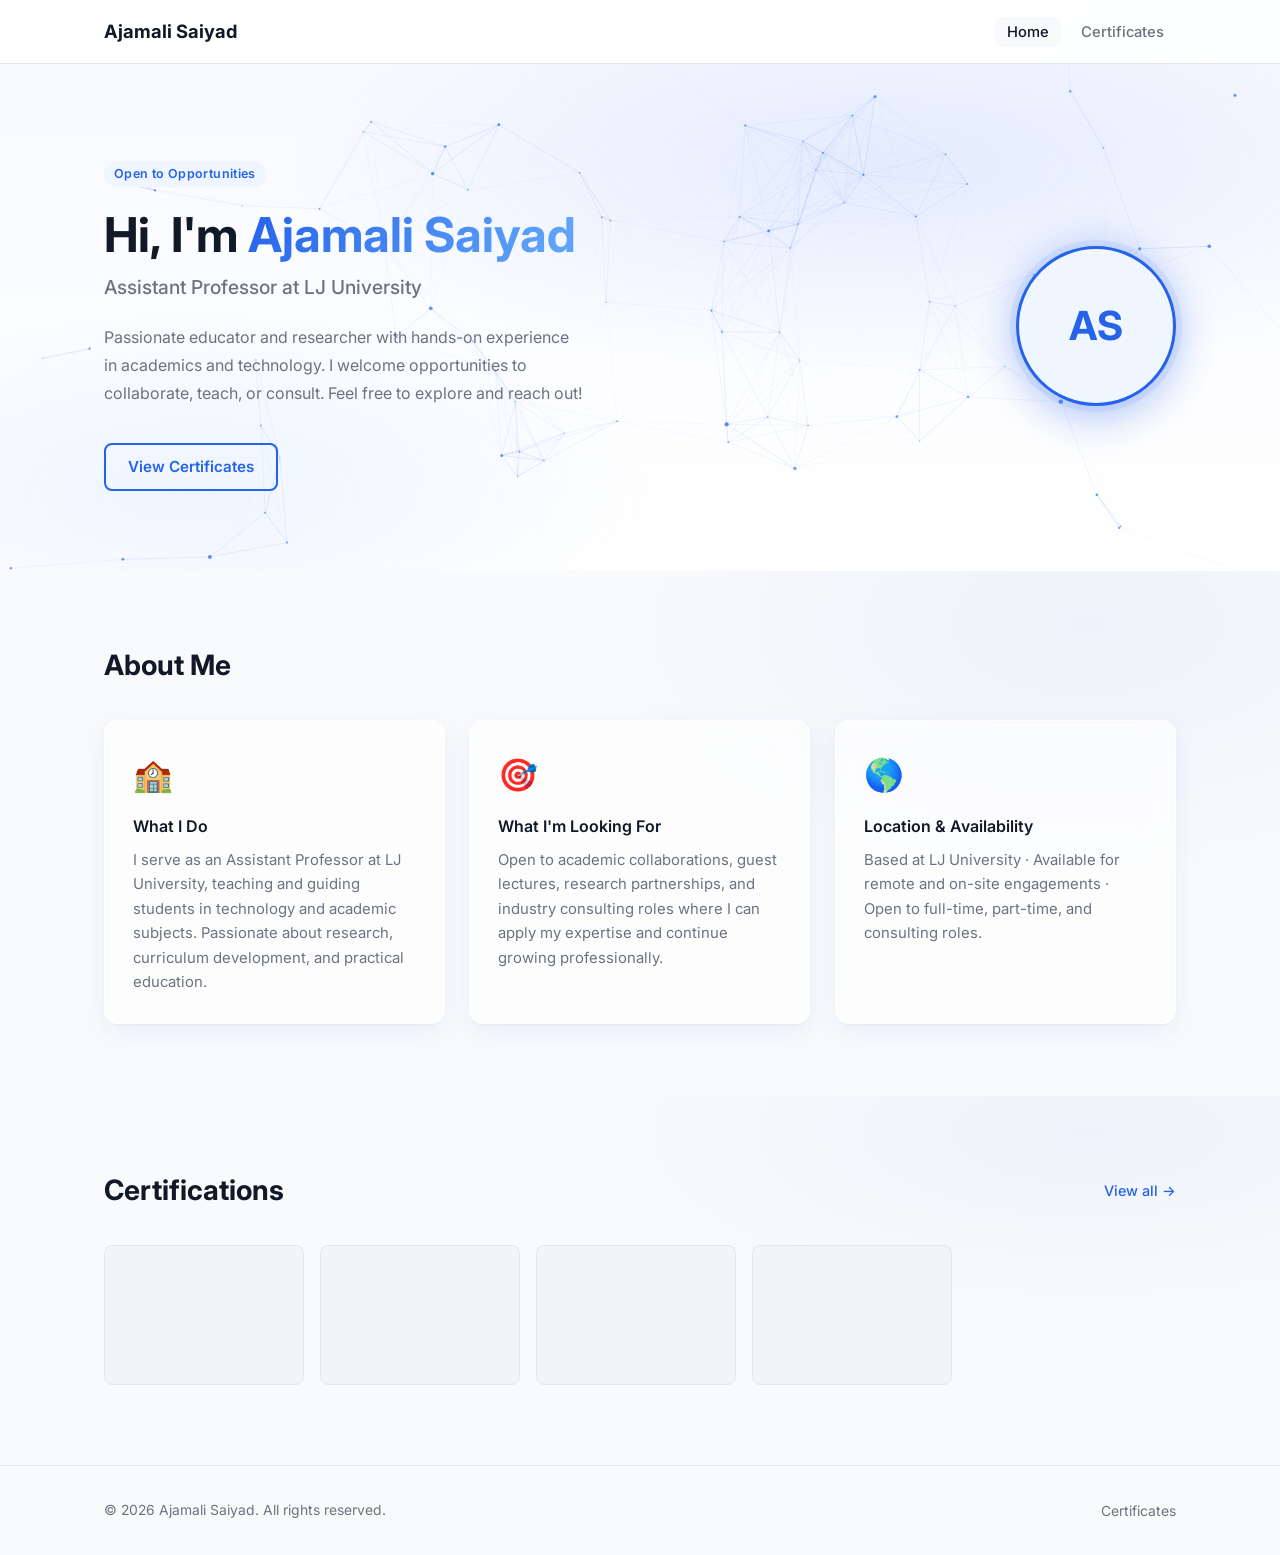
==== commit bfd21423: "Add 3D VFX layer: particle hero, glass cards, 3D tilt, scroll reveal Co-Authored-By: Claude Fable 5 " ====
--- a/index.html
+++ b/index.html
@@ -3,16 +3,28 @@
 <head>
   <meta charset="UTF-8" />
   <meta name="viewport" content="width=device-width, initial-scale=1.0" />
-  <meta name="description" content="Professional portfolio of Ajamali Saiyad, Assistant Professor at LJ University." />
-  <meta name="keywords" content="Ajamali Saiyad, Assistant Professor, LJ University, portfolio, hire" />
+  <meta name="description" content="Ajamali Saiyad — Assistant Professor at LJ University. Academic portfolio featuring certifications, skills, research, and professional background. Open to academic and industry opportunities." />
+  <meta name="keywords" content="Ajamali Saiyad, Assistant Professor, LJ University, hire, portfolio, certifications, research, teaching, open to work" />
   <meta name="author" content="Ajamali Saiyad" />
-  <meta property="og:title" content="Ajamali Saiyad — Assistant Professor at LJ University" />
-  <meta property="og:description" content="Portfolio and certifications of Ajamali Saiyad — open to opportunities." />
-  <meta property="og:type" content="website" />
-  <meta property="og:url" content="https://123saiyed.github.io/personal-blog" />
-  <meta property="og:image" content="https://123saiyed.github.io/personal-blog/og-image.png" />
-  <meta name="twitter:card" content="summary_large_image" />
-  <title>Ajamali Saiyad — Assistant Professor</title>
+
+  <!-- Open Graph — LinkedIn, WhatsApp, Facebook -->
+  <meta property="og:type"        content="profile" />
+  <meta property="og:url"         content="https://123saiyed.github.io/personal-blog/" />
+  <meta property="og:title"       content="Ajamali Saiyad — Assistant Professor | Open to Opportunities" />
+  <meta property="og:description" content="Academic portfolio of Ajamali Saiyad, Assistant Professor at LJ University. Explore my certifications, skills, and professional background. Available for academic and industry roles." />
+  <meta property="og:image"       content="https://123saiyed.github.io/personal-blog/og-image.png" />
+  <meta property="og:image:width"  content="1200" />
+  <meta property="og:image:height" content="630" />
+  <meta property="og:image:alt"   content="Ajamali Saiyad — Assistant Professor at LJ University" />
+  <meta property="og:locale"      content="en_US" />
+
+  <!-- Twitter / X Card -->
+  <meta name="twitter:card"        content="summary_large_image" />
+  <meta name="twitter:title"       content="Ajamali Saiyad — Assistant Professor | Open to Opportunities" />
+  <meta name="twitter:description" content="Academic portfolio of Ajamali Saiyad, Assistant Professor at LJ University. Certifications, skills, and professional background." />
+  <meta name="twitter:image"       content="https://123saiyed.github.io/personal-blog/og-image.png" />
+
+  <title>Ajamali Saiyad — Assistant Professor | Open to Opportunities</title>
   <link rel="stylesheet" href="css/style.css" />
   <link rel="preconnect" href="https://fonts.googleapis.com" />
   <link href="https://fonts.googleapis.com/css2?family=Inter:wght@400;500;600;700&display=swap" rel="stylesheet" />
@@ -31,8 +43,13 @@
     </div>
   </nav>
 
+  <!-- Floating gradient blobs (decoration) -->
+  <div class="vfx-blob vfx-blob-1" aria-hidden="true"></div>
+  <div class="vfx-blob vfx-blob-2" aria-hidden="true"></div>
+
   <!-- HERO -->
   <section class="hero">
+    <canvas id="hero-canvas" aria-hidden="true"></canvas>
     <div class="container hero-inner">
       <div class="hero-text">
         <span class="badge" id="hero-badge">Open to Opportunities</span>
@@ -140,6 +157,7 @@
   <script src="https://www.gstatic.com/firebasejs/10.12.2/firebase-auth-compat.js"></script>
   <script src="js/firebase-config.js"></script>
   <script src="js/app.js"></script>
+  <script src="js/vfx.js" defer></script>
   <script>document.getElementById('footer-year').textContent = new Date().getFullYear();</script>
 </body>
 </html>
--- a/css/style.css
+++ b/css/style.css
@@ -203,36 +203,6 @@
 .about-card p  { color: var(--text-muted); font-size: .93rem; line-height: 1.65; }
 
 /* ============================================================
-   POSTS GRID
-   ============================================================ */
-.posts-grid {
-  display: grid;
-  grid-template-columns: repeat(3, 1fr);
-  gap: 24px;
-}
-.post-card {
-  background: var(--bg);
-  border: 1px solid var(--border);
-  border-radius: var(--radius-lg);
-  padding: 24px;
-  display: flex;
-  flex-direction: column;
-  gap: 10px;
-  transition: box-shadow .2s, transform .2s;
-  cursor: pointer;
-  overflow: hidden;
-}
-.post-card:hover  { box-shadow: var(--shadow-md); transform: translateY(-2px); }
-.post-card.skeleton { height: 180px; }
-
-.post-category { font-size: .75rem; font-weight: 600; text-transform: uppercase; letter-spacing: .06em; color: var(--blue); }
-.post-title    { font-size: 1.05rem; font-weight: 600; line-height: 1.4; color: var(--text); }
-.post-excerpt  { font-size: .9rem; color: var(--text-muted); line-height: 1.6; flex: 1; }
-.post-meta     { display: flex; align-items: center; justify-content: space-between; margin-top: 8px; }
-.post-date     { font-size: .8rem; color: var(--text-muted); }
-.post-read-more { font-size: .82rem; font-weight: 600; color: var(--blue); }
-
-/* ============================================================
    CERTS TEASER (home)
    ============================================================ */
 .certs-row {
@@ -255,126 +225,11 @@
 .cert-thumb.skeleton { background: #F3F4F6; animation: shimmer 1.4s infinite; }
 
 /* ============================================================
-   CTA BANNER
-   ============================================================ */
-.cta-banner { background: var(--blue); color: #fff; padding: 64px 0; }
-.cta-inner  { display: flex; align-items: center; justify-content: space-between; gap: 32px; flex-wrap: wrap; }
-.cta-banner h2 { font-size: 1.6rem; margin-bottom: 8px; }
-.cta-banner p  { opacity: .85; }
-.cta-banner .btn-primary { background: #fff; color: var(--blue); flex-shrink: 0; }
-.cta-banner .btn-primary:hover { background: var(--blue-light); }
-
-/* ============================================================
    PAGE HEADER (inner pages)
    ============================================================ */
 .page-header { background: var(--bg-alt); border-bottom: 1px solid var(--border); padding: 48px 0 40px; }
 .page-header h1 { font-size: 2.25rem; font-weight: 700; margin-bottom: 10px; }
 .page-header p  { color: var(--text-muted); max-width: 560px; }
-
-/* ============================================================
-   BLOG CONTROLS
-   ============================================================ */
-.blog-controls { display: flex; flex-wrap: wrap; gap: 16px; align-items: center; margin-bottom: 36px; }
-.search-wrap   { position: relative; flex: 1; min-width: 220px; }
-.search-input  {
-  width: 100%;
-  padding: 10px 16px 10px 40px;
-  border: 1px solid var(--border);
-  border-radius: var(--radius);
-  font-family: inherit;
-  font-size: .95rem;
-  color: var(--text);
-  background: var(--bg);
-  transition: border-color .2s, box-shadow .2s;
-}
-.search-input:focus { outline: none; border-color: var(--blue); box-shadow: 0 0 0 3px rgba(37,99,235,.12); }
-.search-icon  { position: absolute; left: 13px; top: 50%; transform: translateY(-50%); pointer-events: none; }
-
-.filter-wrap  { display: flex; gap: 8px; flex-wrap: wrap; }
-.filter-btn   {
-  padding: 8px 16px;
-  border: 1px solid var(--border);
-  border-radius: 999px;
-  font-size: .85rem;
-  font-weight: 500;
-  background: var(--bg);
-  color: var(--text-muted);
-  transition: all .15s;
-}
-.filter-btn:hover  { border-color: var(--blue); color: var(--blue); }
-.filter-btn.active { background: var(--blue); border-color: var(--blue); color: #fff; }
-
-.load-more-wrap { text-align: center; margin-top: 40px; }
-
-/* ============================================================
-   POST DETAIL PAGE
-   ============================================================ */
-.post-page { padding: 48px 0 80px; }
-
-.post-loading { max-width: 760px; margin: 0 auto; }
-.post-skeleton-title { height: 48px; border-radius: 8px; margin-bottom: 16px; }
-.post-skeleton-meta  { height: 20px; width: 40%; border-radius: 6px; margin-bottom: 36px; }
-.post-skeleton-body  { height: 320px; border-radius: 8px; }
-
-.post-article { max-width: 760px; margin: 0 auto; }
-.post-back-link {
-  display: inline-flex;
-  align-items: center;
-  gap: 6px;
-  font-size: .88rem;
-  font-weight: 500;
-  color: var(--text-muted);
-  margin-bottom: 28px;
-  text-decoration: none;
-  transition: color .15s;
-}
-.post-back-link:hover { color: var(--blue); text-decoration: none; }
-
-.post-article-header { margin-bottom: 32px; }
-.post-article-header .badge { margin-bottom: 14px; }
-.post-article-header h1 {
-  font-size: 2.2rem;
-  font-weight: 700;
-  line-height: 1.25;
-  margin-bottom: 16px;
-  color: var(--text);
-}
-.post-article-meta {
-  display: flex;
-  align-items: center;
-  gap: 16px;
-  font-size: .88rem;
-  color: var(--text-muted);
-  border-top: 1px solid var(--border);
-  padding-top: 16px;
-}
-.post-article-author { font-weight: 500; color: var(--text); }
-
-.post-article-content {
-  font-size: 1.02rem;
-  line-height: 1.85;
-  color: var(--text);
-  border-top: 1px solid var(--border);
-  padding-top: 32px;
-}
-.post-article-content h1,
-.post-article-content h2,
-.post-article-content h3 { margin: 28px 0 12px; font-weight: 600; }
-.post-article-content p   { margin-bottom: 18px; }
-.post-article-content ul,
-.post-article-content ol  { margin: 0 0 18px 24px; }
-.post-article-content li  { margin-bottom: 6px; }
-.post-article-content img { max-width: 100%; border-radius: 8px; margin: 16px 0; }
-.post-article-content a   { color: var(--blue); text-decoration: underline; }
-.post-article-content strong { font-weight: 600; }
-
-@media (max-width: 768px) {
-  .post-article-header h1 { font-size: 1.7rem; }
-  .post-page { padding: 32px 0 60px; }
-}
-@media (max-width: 480px) {
-  .post-article-header h1 { font-size: 1.45rem; }
-}
 
 /* ============================================================
    CERTIFICATES GALLERY
@@ -690,18 +545,20 @@
 
 /* Action buttons in table */
 .action-btn {
-  padding: 5px 12px;
-  font-size: .8rem;
+  padding: 6px 14px;
+  font-size: .82rem;
   border-radius: var(--radius);
   border: 1px solid var(--border);
   background: var(--bg);
   color: var(--text);
-  font-weight: 500;
-  margin-right: 4px;
+  font-weight: 600;
+  margin-right: 6px;
   transition: all .15s;
-}
-.action-btn:hover { border-color: var(--blue); color: var(--blue); }
-.action-btn.delete:hover { border-color: #EF4444; color: #EF4444; }
+  cursor: pointer;
+}
+.action-btn:hover { border-color: var(--blue); color: var(--blue); background: var(--blue-light); }
+.action-btn.delete { color: #B91C1C; border-color: #FECACA; background: #FFF5F5; }
+.action-btn.delete:hover { border-color: #EF4444; color: #fff; background: #EF4444; }
 
 /* Login screen */
 .login-screen {
@@ -724,86 +581,6 @@
 .login-logo { font-size: 1.4rem; font-weight: 700; margin-bottom: 4px; text-align: center; }
 .login-sub  { font-size: .9rem; color: var(--text-muted); text-align: center; margin-bottom: 28px; }
 .login-error { font-size: .85rem; color: #EF4444; background: #FEF2F2; padding: 10px 14px; border-radius: var(--radius); margin-bottom: 16px; }
-
-/* ============================================================
-   ADMIN — POST EDITOR
-   ============================================================ */
-.post-editor { padding: 24px 28px; }
-.post-editor form { display: grid; grid-template-columns: 1fr 280px; gap: 24px; align-items: start; }
-.editor-main { display: flex; flex-direction: column; gap: 0; }
-
-.post-title-input {
-  width: 100%;
-  font-size: 1.6rem;
-  font-weight: 700;
-  border: none;
-  border-bottom: 2px solid var(--border);
-  border-radius: 0;
-  padding: 10px 0;
-  margin-bottom: 16px;
-  color: var(--text);
-  background: transparent;
-}
-.post-title-input:focus { outline: none; border-bottom-color: var(--blue); box-shadow: none; }
-.post-title-input::placeholder { color: #D1D5DB; }
-
-.editor-toolbar {
-  display: flex;
-  align-items: center;
-  gap: 4px;
-  padding: 8px 12px;
-  background: var(--bg-alt);
-  border: 1px solid var(--border);
-  border-bottom: none;
-  border-radius: var(--radius) var(--radius) 0 0;
-}
-.toolbar-btn {
-  padding: 5px 10px;
-  background: none;
-  border: none;
-  border-radius: 4px;
-  font-size: .87rem;
-  color: var(--text-muted);
-  transition: background .15s, color .15s;
-}
-.toolbar-btn:hover { background: var(--border); color: var(--text); }
-.toolbar-sep { width: 1px; height: 18px; background: var(--border); margin: 0 4px; }
-
-.post-content-editor {
-  min-height: 420px;
-  border: 1px solid var(--border);
-  border-radius: 0 0 var(--radius) var(--radius);
-  padding: 16px 20px;
-  font-size: .97rem;
-  line-height: 1.75;
-  color: var(--text);
-  background: var(--bg);
-  overflow-y: auto;
-}
-.post-content-editor:focus { outline: none; }
-.post-content-editor:empty::before {
-  content: attr(data-placeholder);
-  color: #D1D5DB;
-  pointer-events: none;
-}
-.post-content-editor img {
-  max-width: 100%;
-  border-radius: 8px;
-  margin: 12px 0;
-  display: block;
-  cursor: pointer;
-}
-
-.editor-sidebar { display: flex; flex-direction: column; gap: 16px; }
-.editor-panel {
-  background: var(--bg);
-  border: 1px solid var(--border);
-  border-radius: var(--radius-lg);
-  padding: 20px;
-}
-.editor-panel h4 { font-size: .9rem; font-weight: 600; margin-bottom: 16px; text-transform: uppercase; letter-spacing: .04em; color: var(--text-muted); }
-.editor-actions { display: flex; flex-direction: column; gap: 10px; margin-top: 16px; }
-#excerpt-count { text-align: right; }
 
 /* Toast */
 .toast {
@@ -884,6 +661,45 @@
 .skill-tag:hover { background: #DBEAFE; transform: translateY(-1px); }
 
 /* ============================================================
+   PDF CERTIFICATE SUPPORT
+   ============================================================ */
+.cert-pdf-placeholder {
+  width: 100%; height: 180px;
+  background: var(--blue-light);
+  display: flex; flex-direction: column;
+  align-items: center; justify-content: center;
+  gap: 8px;
+}
+.cert-pdf-placeholder span { font-size: 3rem; line-height: 1; }
+.cert-pdf-placeholder p { font-size: .85rem; color: var(--blue); font-weight: 600; margin: 0; }
+
+.cert-pdf-btn {
+  display: inline-block;
+  margin-top: 10px;
+  padding: 6px 14px;
+  background: var(--blue-light);
+  color: var(--blue);
+  border-radius: var(--radius);
+  font-size: .82rem;
+  font-weight: 600;
+  text-decoration: none;
+  border: 1px solid rgba(37,99,235,.2);
+  cursor: pointer;
+  font-family: inherit;
+}
+.cert-pdf-btn:hover { background: #DBEAFE; text-decoration: none; }
+
+.cert-thumb-pdf {
+  display: flex; align-items: center; justify-content: center;
+  background: var(--blue-light);
+  border: 1px solid rgba(37,99,235,.2);
+  cursor: pointer;
+  font-size: 2.2rem;
+  border-radius: var(--radius);
+}
+.cert-thumb-pdf:hover { box-shadow: var(--shadow-md); transform: translateY(-2px); }
+
+/* ============================================================
    CONTACT SECTION
    ============================================================ */
 .contact-grid {
@@ -941,14 +757,11 @@
 
 /* --- Tablet: 1024px --- */
 @media (max-width: 1024px) {
-  .posts-grid  { grid-template-columns: repeat(2, 1fr); }
   .certs-grid  { grid-template-columns: repeat(2, 1fr); }
   .about-grid  { grid-template-columns: repeat(2, 1fr); }
-  .stats-row   { grid-template-columns: repeat(3, 1fr); padding: 20px 20px 0; }
+  .stats-row   { grid-template-columns: repeat(2, 1fr); padding: 20px 20px 0; }
   .quick-actions { padding: 16px 20px; flex-wrap: wrap; }
   .admin-section { padding: 0 20px 28px; }
-  .post-editor   { padding: 20px; }
-  .post-editor form { grid-template-columns: 1fr 260px; }
 }
 
 /* --- Mobile: 768px --- */
@@ -988,10 +801,7 @@
   .section  { padding: 48px 0; }
   .section-title { font-size: 1.5rem; }
   .about-grid  { grid-template-columns: 1fr; }
-  .posts-grid  { grid-template-columns: 1fr; }
   .certs-grid  { grid-template-columns: repeat(2, 1fr); }
-  .inquiry-form .form-row { grid-template-columns: 1fr; }
-  .cta-inner   { flex-direction: column; text-align: center; }
 
   /* Page header */
   .page-header { padding: 36px 0 28px; }
@@ -1035,11 +845,6 @@
   .admin-section { padding: 0 16px 24px; }
   .admin-topbar  { padding: 0 16px; }
 
-  /* Post editor stacks */
-  .post-editor { padding: 16px; }
-  .post-editor form { grid-template-columns: 1fr; }
-  .editor-sidebar { display: grid; grid-template-columns: 1fr 1fr; gap: 12px; }
-
   /* Modal full width */
   .modal { padding: 16px; align-items: flex-end; }
   .modal-card { max-width: 100%; border-radius: var(--radius-lg) var(--radius-lg) 0 0; max-height: 90vh; overflow-y: auto; }
@@ -1069,17 +874,191 @@
   .stats-row  { grid-template-columns: 1fr 1fr; gap: 10px; }
   .stat-num   { font-size: 1.6rem; }
 
-  .editor-sidebar { grid-template-columns: 1fr; }
-  .editor-toolbar { flex-wrap: wrap; gap: 2px; }
-
   .modal { padding: 0; }
   .modal-card { border-radius: var(--radius-lg) var(--radius-lg) 0 0; }
 
   .login-card { padding: 28px 20px; }
 
-  .post-title-input { font-size: 1.3rem; }
-  .post-content-editor { min-height: 280px; }
-
   /* Certs teaser thumbnails */
   .cert-thumb { width: 160px; height: 110px; }
 }
+
+/* ============================================================
+   3D VFX LAYER — particle hero, glass cards, tilt, reveal
+   (public pages only; admin pages don't load vfx.js)
+   ============================================================ */
+
+/* ---------- Hero: gradient backdrop + particle canvas ---------- */
+.hero {
+  position: relative;
+  overflow: hidden;
+  background:
+    radial-gradient(ellipse 80% 70% at 70% 20%, rgba(37,99,235,.10), transparent 60%),
+    radial-gradient(ellipse 60% 60% at 15% 85%, rgba(96,165,250,.10), transparent 60%),
+    linear-gradient(180deg, #F8FAFF 0%, #FFFFFF 100%);
+}
+#hero-canvas {
+  position: absolute;
+  inset: 0;
+  z-index: 0;
+  pointer-events: none;
+}
+.hero-inner { position: relative; z-index: 1; }
+
+/* ---------- Animated gradient name ---------- */
+.hero-text h1 .accent {
+  background: linear-gradient(120deg, #2563EB, #60A5FA, #1D4ED8, #2563EB);
+  background-size: 300% 100%;
+  -webkit-background-clip: text;
+  background-clip: text;
+  -webkit-text-fill-color: transparent;
+  color: transparent;
+  animation: gradient-shift 6s ease-in-out infinite;
+}
+@keyframes gradient-shift {
+  0%, 100% { background-position: 0% 50%; }
+  50%      { background-position: 100% 50%; }
+}
+
+/* ---------- Floating avatar with glow ring ---------- */
+.hero-avatar .avatar-placeholder {
+  animation: avatar-float 5s ease-in-out infinite;
+  box-shadow:
+    0 0 0 6px rgba(37,99,235,.08),
+    0 0 40px rgba(37,99,235,.25),
+    0 18px 40px rgba(37,99,235,.18);
+}
+@keyframes avatar-float {
+  0%, 100% { transform: translateY(0); }
+  50%      { transform: translateY(-10px); }
+}
+
+/* ---------- Floating gradient blobs (behind content) ---------- */
+.vfx-blob {
+  position: fixed;
+  border-radius: 50%;
+  filter: blur(90px);
+  opacity: .45;
+  z-index: -1;
+  pointer-events: none;
+}
+.vfx-blob-1 {
+  width: 480px; height: 480px;
+  background: radial-gradient(circle, rgba(96,165,250,.55), transparent 70%);
+  top: -120px; right: -140px;
+  animation: blob-drift-1 18s ease-in-out infinite;
+}
+.vfx-blob-2 {
+  width: 420px; height: 420px;
+  background: radial-gradient(circle, rgba(37,99,235,.35), transparent 70%);
+  bottom: -140px; left: -160px;
+  animation: blob-drift-2 22s ease-in-out infinite;
+}
+@keyframes blob-drift-1 {
+  0%, 100% { transform: translate(0, 0) scale(1); }
+  50%      { transform: translate(-60px, 50px) scale(1.12); }
+}
+@keyframes blob-drift-2 {
+  0%, 100% { transform: translate(0, 0) scale(1); }
+  50%      { transform: translate(70px, -45px) scale(1.08); }
+}
+
+/* ---------- Glassmorphism cards ---------- */
+body.vfx-on .about-card,
+body.vfx-on .contact-card {
+  background: rgba(255,255,255,.62);
+  -webkit-backdrop-filter: blur(14px);
+  backdrop-filter: blur(14px);
+  border: 1px solid rgba(255,255,255,.85);
+  box-shadow:
+    0 1px 2px rgba(16,24,40,.04),
+    0 8px 24px rgba(37,99,235,.08);
+}
+body.vfx-on .cert-card {
+  background: rgba(255,255,255,.7);
+  -webkit-backdrop-filter: blur(12px);
+  backdrop-filter: blur(12px);
+  border: 1px solid rgba(255,255,255,.85);
+  box-shadow:
+    0 1px 2px rgba(16,24,40,.04),
+    0 8px 24px rgba(37,99,235,.08);
+}
+body.vfx-on .section-alt {
+  background:
+    radial-gradient(ellipse 70% 90% at 85% 10%, rgba(37,99,235,.05), transparent 55%),
+    var(--bg-alt);
+}
+
+/* ---------- 3D tilt cards ---------- */
+.tilt-card {
+  transition: transform .25s ease-out, box-shadow .25s ease-out;
+  transform-style: preserve-3d;
+  will-change: transform;
+}
+.tilt-card:hover {
+  box-shadow:
+    0 4px 8px rgba(16,24,40,.06),
+    0 24px 48px rgba(37,99,235,.16) !important;
+}
+
+/* ---------- Buttons: glow + lift ---------- */
+body.vfx-on .btn-primary {
+  box-shadow: 0 4px 16px rgba(37,99,235,.35);
+  transition: background .15s, transform .2s ease, box-shadow .2s ease;
+}
+body.vfx-on .btn-primary:hover {
+  transform: translateY(-2px);
+  box-shadow: 0 8px 24px rgba(37,99,235,.45);
+}
+body.vfx-on .btn-secondary {
+  transition: background .15s, color .15s, transform .2s ease, box-shadow .2s ease;
+}
+body.vfx-on .btn-secondary:hover {
+  transform: translateY(-2px);
+  box-shadow: 0 6px 18px rgba(37,99,235,.18);
+}
+
+/* ---------- Skill tags: lift + glow ---------- */
+body.vfx-on .skill-tag {
+  -webkit-backdrop-filter: blur(8px);
+  backdrop-filter: blur(8px);
+  background: rgba(239,246,255,.8);
+  transition: background .15s, transform .2s ease, box-shadow .2s ease;
+}
+body.vfx-on .skill-tag:hover {
+  transform: translateY(-3px);
+  box-shadow: 0 8px 20px rgba(37,99,235,.22);
+}
+
+/* ---------- Page header (certificates page) ---------- */
+body.vfx-on .page-header {
+  background:
+    radial-gradient(ellipse 70% 100% at 80% 0%, rgba(37,99,235,.10), transparent 60%),
+    linear-gradient(180deg, #F8FAFF 0%, var(--bg-alt) 100%);
+}
+
+/* ---------- Scroll reveal ---------- */
+.reveal-item {
+  opacity: 0;
+  transform: translateY(26px);
+  transition: opacity .7s cubic-bezier(.16,1,.3,1), transform .7s cubic-bezier(.16,1,.3,1);
+}
+.reveal-item.revealed {
+  opacity: 1;
+  transform: translateY(0);
+}
+
+/* ---------- Mobile adjustments ---------- */
+@media (max-width: 768px) {
+  .vfx-blob-1 { width: 300px; height: 300px; }
+  .vfx-blob-2 { width: 260px; height: 260px; }
+}
+
+/* ---------- Reduced motion: kill all VFX animation ---------- */
+@media (prefers-reduced-motion: reduce) {
+  .hero-text h1 .accent { animation: none; }
+  .hero-avatar .avatar-placeholder { animation: none; }
+  .vfx-blob { animation: none; }
+  .reveal-item { opacity: 1; transform: none; transition: none; }
+  .tilt-card { transition: none; }
+}
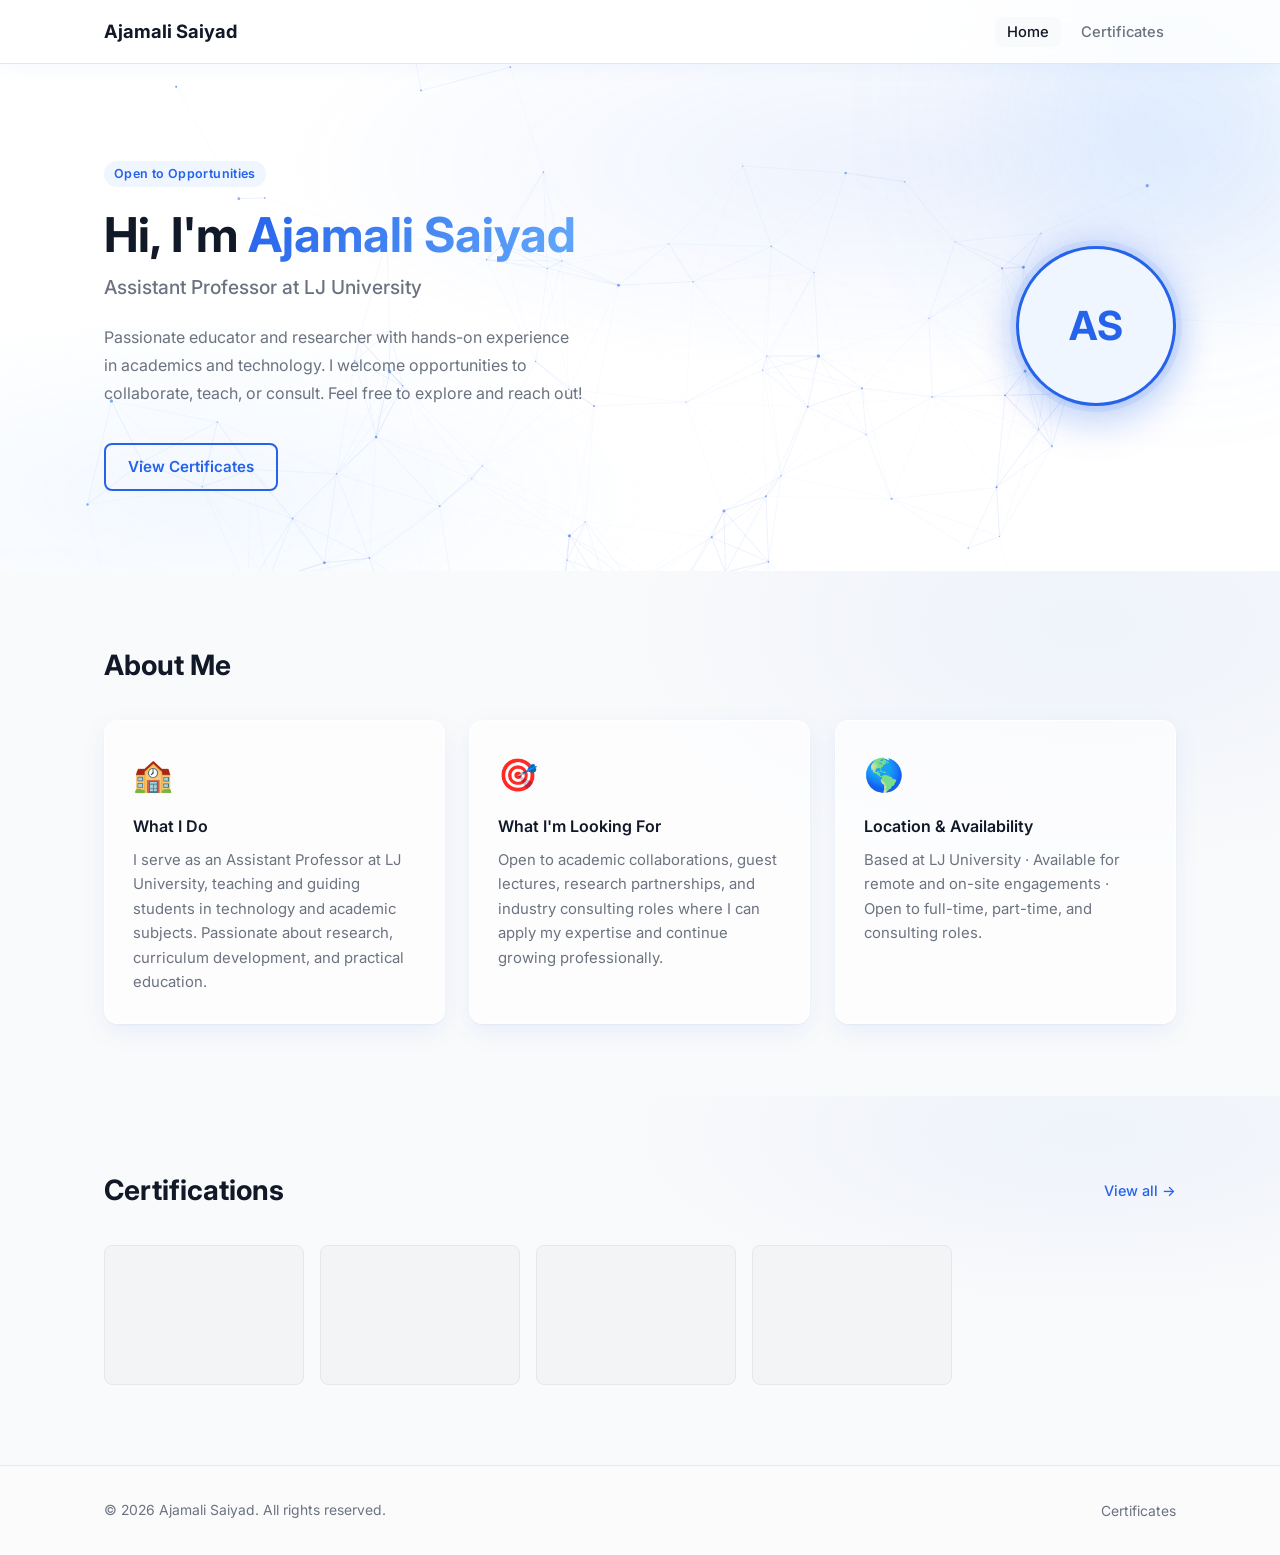
==== commit d8751ac6: "Make 3D effects full-site: page-wide particle field, 3D section reveal, glass nav Co-Authored-By: Cl" ====
--- a/index.html
+++ b/index.html
@@ -43,13 +43,15 @@
     </div>
   </nav>
 
+  <!-- Full-page 3D particle background -->
+  <canvas id="vfx-canvas" aria-hidden="true"></canvas>
+
   <!-- Floating gradient blobs (decoration) -->
   <div class="vfx-blob vfx-blob-1" aria-hidden="true"></div>
   <div class="vfx-blob vfx-blob-2" aria-hidden="true"></div>
 
   <!-- HERO -->
   <section class="hero">
-    <canvas id="hero-canvas" aria-hidden="true"></canvas>
     <div class="container hero-inner">
       <div class="hero-text">
         <span class="badge" id="hero-badge">Open to Opportunities</span>
--- a/css/style.css
+++ b/css/style.css
@@ -884,26 +884,47 @@
 }
 
 /* ============================================================
-   3D VFX LAYER — particle hero, glass cards, tilt, reveal
+   3D VFX LAYER — full-page particles, glass UI, tilt, 3D reveal
    (public pages only; admin pages don't load vfx.js)
    ============================================================ */
 
-/* ---------- Hero: gradient backdrop + particle canvas ---------- */
+/* ---------- Full-page 3D particle canvas (behind everything) ---------- */
+#vfx-canvas {
+  position: fixed;
+  inset: 0;
+  z-index: -1;
+  pointer-events: none;
+}
+
+/* ---------- Hero: gradient backdrop (transparent to particles) ---------- */
 .hero {
   position: relative;
-  overflow: hidden;
   background:
-    radial-gradient(ellipse 80% 70% at 70% 20%, rgba(37,99,235,.10), transparent 60%),
-    radial-gradient(ellipse 60% 60% at 15% 85%, rgba(96,165,250,.10), transparent 60%),
-    linear-gradient(180deg, #F8FAFF 0%, #FFFFFF 100%);
-}
-#hero-canvas {
-  position: absolute;
-  inset: 0;
-  z-index: 0;
-  pointer-events: none;
+    radial-gradient(ellipse 80% 70% at 70% 20%, rgba(37,99,235,.08), transparent 60%),
+    radial-gradient(ellipse 60% 60% at 15% 85%, rgba(96,165,250,.08), transparent 60%);
 }
 .hero-inner { position: relative; z-index: 1; }
+
+/* Body transparent-ish so the fixed particle field shows on every section */
+body.vfx-on { background: transparent; }
+body.vfx-on .section-alt {
+  background: rgba(249,250,251,.6);
+  -webkit-backdrop-filter: blur(2px);
+  backdrop-filter: blur(2px);
+}
+
+/* ---------- Glass navbar + footer ---------- */
+body.vfx-on .navbar {
+  background: rgba(255,255,255,.72);
+  -webkit-backdrop-filter: blur(16px);
+  backdrop-filter: blur(16px);
+  box-shadow: 0 1px 20px rgba(37,99,235,.06);
+}
+body.vfx-on .footer {
+  background: rgba(249,250,251,.7);
+  -webkit-backdrop-filter: blur(12px);
+  backdrop-filter: blur(12px);
+}
 
 /* ---------- Animated gradient name ---------- */
 .hero-text h1 .accent {
@@ -939,8 +960,9 @@
   border-radius: 50%;
   filter: blur(90px);
   opacity: .45;
-  z-index: -1;
+  z-index: -2;
   pointer-events: none;
+  translate: 0 var(--scroll-shift, 0px);   /* scroll parallax (set by vfx.js) */
 }
 .vfx-blob-1 {
   width: 480px; height: 480px;
@@ -1034,18 +1056,22 @@
 body.vfx-on .page-header {
   background:
     radial-gradient(ellipse 70% 100% at 80% 0%, rgba(37,99,235,.10), transparent 60%),
-    linear-gradient(180deg, #F8FAFF 0%, var(--bg-alt) 100%);
-}
-
-/* ---------- Scroll reveal ---------- */
+    rgba(248,250,255,.65);
+  -webkit-backdrop-filter: blur(4px);
+  backdrop-filter: blur(4px);
+}
+
+/* ---------- 3D scroll reveal — sections rotate up from depth ---------- */
 .reveal-item {
   opacity: 0;
-  transform: translateY(26px);
-  transition: opacity .7s cubic-bezier(.16,1,.3,1), transform .7s cubic-bezier(.16,1,.3,1);
+  transform: perspective(1000px) rotateX(9deg) translateY(44px) scale(.97);
+  transform-origin: center top;
+  transition: opacity .8s cubic-bezier(.16,1,.3,1), transform .8s cubic-bezier(.16,1,.3,1);
+  will-change: opacity, transform;
 }
 .reveal-item.revealed {
   opacity: 1;
-  transform: translateY(0);
+  transform: perspective(1000px) rotateX(0deg) translateY(0) scale(1);
 }
 
 /* ---------- Mobile adjustments ---------- */
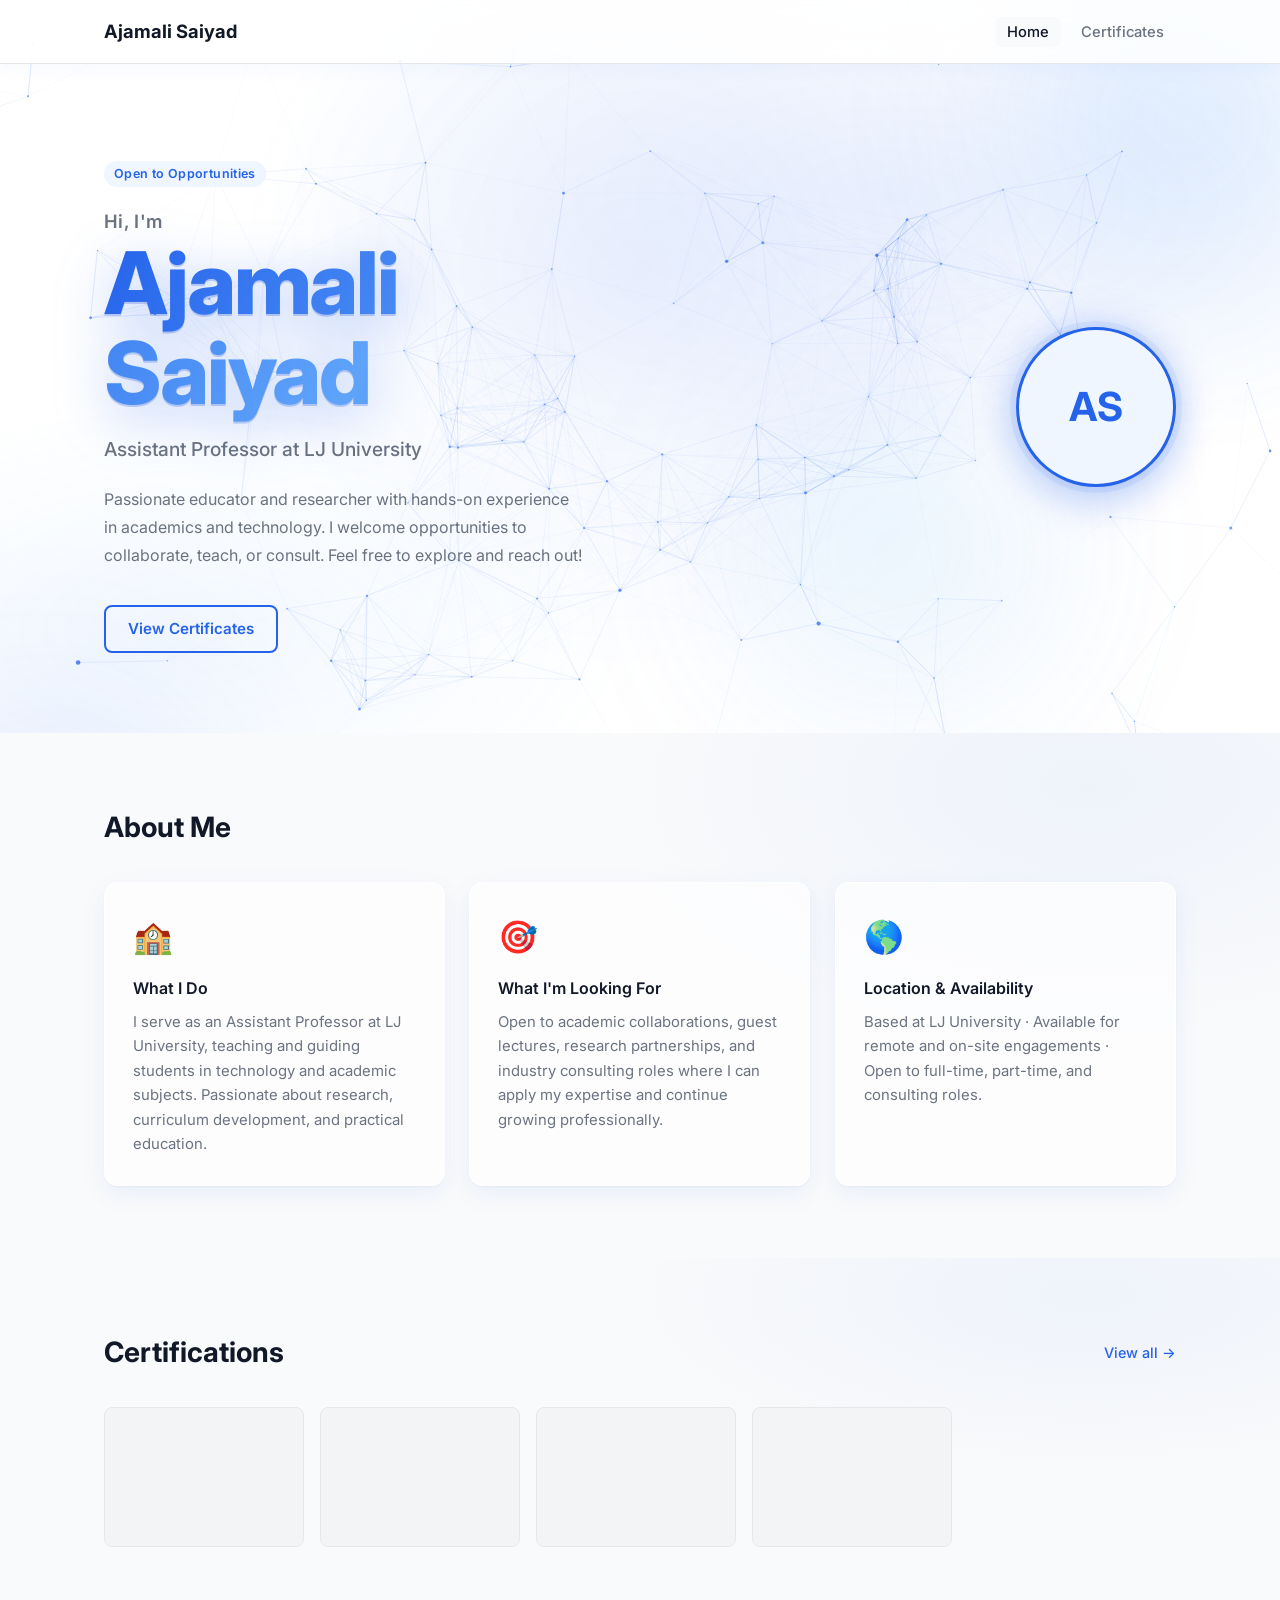
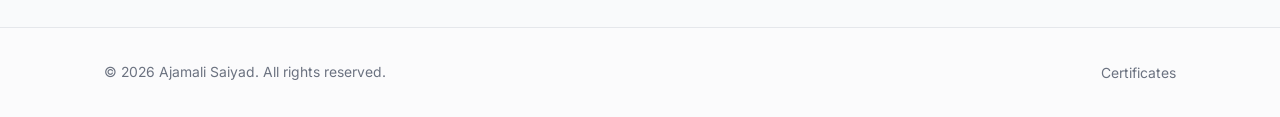
==== commit 59b9063c: "Bolder VFX: huge 3D gradient typography, cursor spotlight, card glow, stronger particles Co-Authored" ====
--- a/index.html
+++ b/index.html
@@ -49,13 +49,15 @@
   <!-- Floating gradient blobs (decoration) -->
   <div class="vfx-blob vfx-blob-1" aria-hidden="true"></div>
   <div class="vfx-blob vfx-blob-2" aria-hidden="true"></div>
+  <div class="vfx-blob vfx-blob-3" aria-hidden="true"></div>
 
   <!-- HERO -->
   <section class="hero">
     <div class="container hero-inner">
       <div class="hero-text">
         <span class="badge" id="hero-badge">Open to Opportunities</span>
-        <h1>Hi, I'm <span class="accent">Ajamali Saiyad</span></h1>
+        <p class="hero-hi">Hi, I'm</p>
+        <h1 class="hero-name"><span class="accent">Ajamali Saiyad</span></h1>
         <p class="hero-title" id="hero-title">Assistant Professor at LJ University</p>
         <p class="hero-bio" id="hero-bio">Passionate educator and researcher with hands-on experience in academics and technology. I welcome opportunities to collaborate, teach, or consult. Feel free to explore and reach out!</p>
         <div class="hero-actions">
--- a/css/style.css
+++ b/css/style.css
@@ -926,7 +926,21 @@
   backdrop-filter: blur(12px);
 }
 
-/* ---------- Animated gradient name ---------- */
+/* ---------- Big 3D typography hero ---------- */
+.hero-hi {
+  font-size: 1.15rem;
+  font-weight: 600;
+  color: var(--text-muted);
+  margin-bottom: 2px;
+  letter-spacing: .02em;
+}
+.hero-text h1.hero-name {
+  font-size: clamp(2.7rem, 7vw, 5.4rem);
+  font-weight: 800;
+  line-height: 1.04;
+  letter-spacing: -0.025em;
+  margin-bottom: 16px;
+}
 .hero-text h1 .accent {
   background: linear-gradient(120deg, #2563EB, #60A5FA, #1D4ED8, #2563EB);
   background-size: 300% 100%;
@@ -935,6 +949,10 @@
   -webkit-text-fill-color: transparent;
   color: transparent;
   animation: gradient-shift 6s ease-in-out infinite;
+  /* layered 3D depth + glow (drop-shadow works with clipped gradient text) */
+  filter:
+    drop-shadow(0 2px 0 rgba(29,78,216,.25))
+    drop-shadow(0 12px 28px rgba(37,99,235,.35));
 }
 @keyframes gradient-shift {
   0%, 100% { background-position: 0% 50%; }
@@ -984,6 +1002,47 @@
   0%, 100% { transform: translate(0, 0) scale(1); }
   50%      { transform: translate(70px, -45px) scale(1.08); }
 }
+.vfx-blob-3 {
+  width: 380px; height: 380px;
+  background: radial-gradient(circle, rgba(34,211,238,.40), rgba(129,140,248,.25) 55%, transparent 75%);
+  top: 40%; left: 55%;
+  opacity: .38;
+  animation: blob-drift-3 26s ease-in-out infinite;
+}
+@keyframes blob-drift-3 {
+  0%, 100% { transform: translate(0, 0) scale(1); }
+  33%      { transform: translate(-80px, 60px) scale(1.15); }
+  66%      { transform: translate(50px, -40px) scale(.92); }
+}
+
+/* ---------- Cursor spotlight (div injected by vfx.js) ---------- */
+#vfx-spotlight {
+  position: fixed;
+  inset: 0;
+  z-index: 4;
+  pointer-events: none;
+  background: radial-gradient(
+    620px circle at var(--spot-x, 50%) var(--spot-y, 30%),
+    rgba(37,99,235,.075), transparent 65%
+  );
+}
+
+/* ---------- Card glow border tracking cursor ---------- */
+.tilt-card { position: relative; }
+.tilt-card::after {
+  content: '';
+  position: absolute;
+  inset: 0;
+  border-radius: inherit;
+  background: radial-gradient(
+    260px circle at var(--mx, 50%) var(--my, 50%),
+    rgba(37,99,235,.18), transparent 70%
+  );
+  opacity: 0;
+  transition: opacity .25s ease;
+  pointer-events: none;
+}
+.tilt-card:hover::after { opacity: 1; }
 
 /* ---------- Glassmorphism cards ---------- */
 body.vfx-on .about-card,
@@ -1078,6 +1137,8 @@
 @media (max-width: 768px) {
   .vfx-blob-1 { width: 300px; height: 300px; }
   .vfx-blob-2 { width: 260px; height: 260px; }
+  .vfx-blob-3 { width: 220px; height: 220px; }
+  #vfx-spotlight { display: none; }
 }
 
 /* ---------- Reduced motion: kill all VFX animation ---------- */
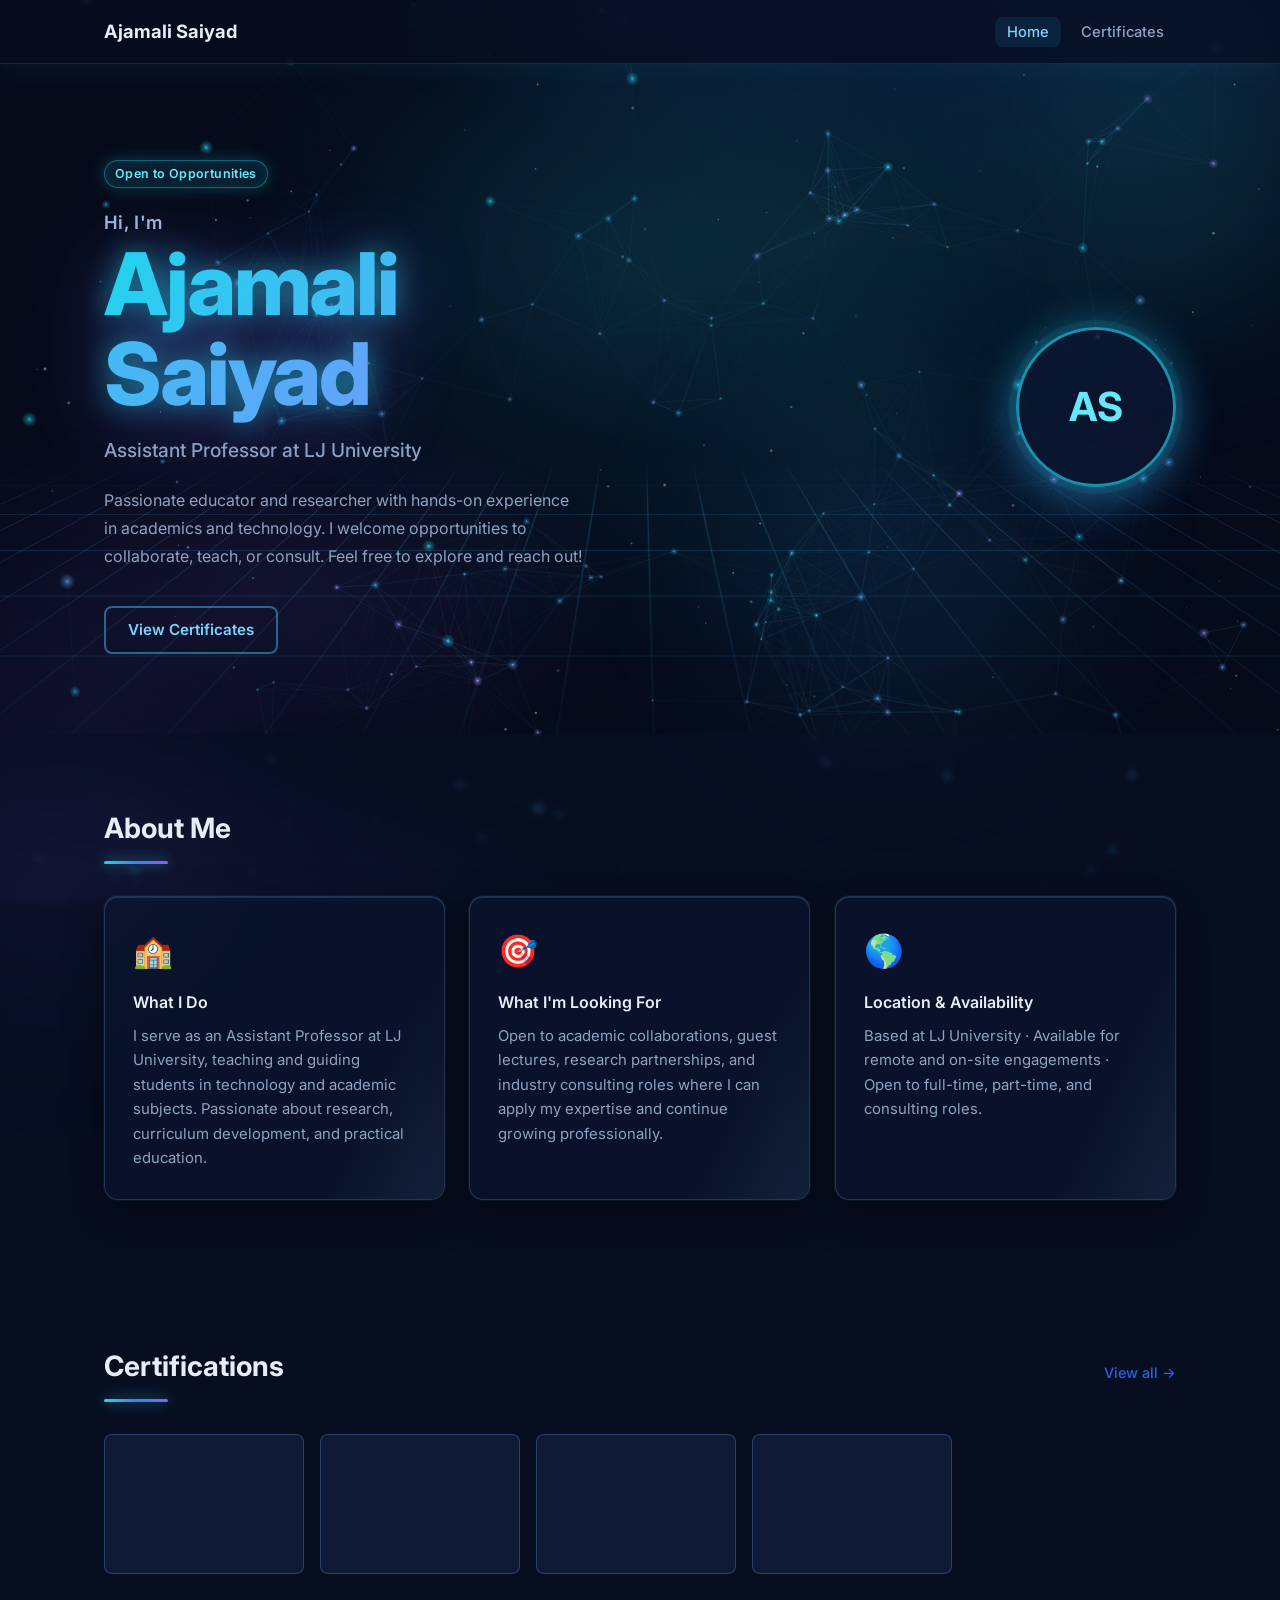
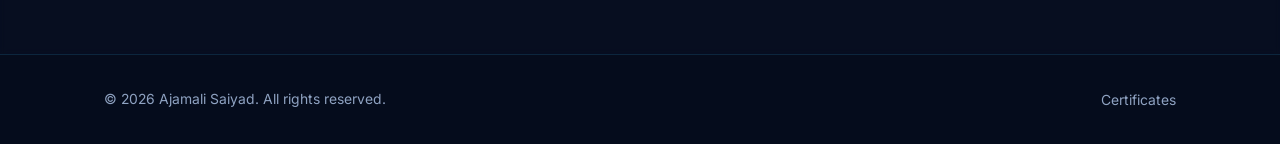
==== commit b63c9f7d: "Sci-fi holo theme: dark universe, glowing particle sprites, starfield, holo grid, neon glass cards C" ====
--- a/index.html
+++ b/index.html
@@ -27,9 +27,9 @@
   <title>Ajamali Saiyad — Assistant Professor | Open to Opportunities</title>
   <link rel="stylesheet" href="css/style.css" />
   <link rel="preconnect" href="https://fonts.googleapis.com" />
-  <link href="https://fonts.googleapis.com/css2?family=Inter:wght@400;500;600;700&display=swap" rel="stylesheet" />
+  <link href="https://fonts.googleapis.com/css2?family=Inter:wght@400;500;600;700;800&display=swap" rel="stylesheet" />
 </head>
-<body>
+<body class="holo">
 
   <!-- NAVBAR -->
   <nav class="navbar">
@@ -53,6 +53,7 @@
 
   <!-- HERO -->
   <section class="hero">
+    <div class="holo-grid" aria-hidden="true"></div>
     <div class="container hero-inner">
       <div class="hero-text">
         <span class="badge" id="hero-badge">Open to Opportunities</span>
--- a/css/style.css
+++ b/css/style.css
@@ -1141,6 +1141,276 @@
   #vfx-spotlight { display: none; }
 }
 
+/* ============================================================
+   HOLO THEME — sci-fi holographic dark universe
+   Scoped to body.holo (index + certificates only; admin untouched)
+   ============================================================ */
+body.holo {
+  --text:       #E6EDF7;
+  --text-muted: #8FA3C2;
+  --border:     rgba(120,170,255,.16);
+  --bg:         #070D1F;
+  --bg-alt:     rgba(10,18,40,.5);
+  --blue-light: rgba(34,211,238,.12);
+  --shadow:     0 1px 3px rgba(0,0,0,.4);
+  --shadow-md:  0 8px 32px rgba(0,0,0,.5);
+
+  background:
+    radial-gradient(ellipse 90% 60% at 75% -10%, rgba(37,99,235,.22), transparent 55%),
+    radial-gradient(ellipse 70% 50% at 10% 110%, rgba(139,92,246,.16), transparent 55%),
+    #060B1A;
+  background-attachment: fixed;
+  color: var(--text);
+}
+
+/* ---------- Glass navbar (dark holo) ---------- */
+body.holo .navbar {
+  background: rgba(7,13,31,.72);
+  -webkit-backdrop-filter: blur(18px);
+  backdrop-filter: blur(18px);
+  border-bottom: 1px solid rgba(56,189,248,.18);
+  box-shadow: 0 4px 30px rgba(34,211,238,.07);
+}
+body.holo .nav-logo { color: var(--text); }
+body.holo .nav-links a { color: var(--text-muted); }
+body.holo .nav-links a:hover,
+body.holo .nav-links a.active { color: #7DD3FC; background: rgba(56,189,248,.10); }
+
+/* ---------- Hero: holographic stage ---------- */
+body.holo .hero {
+  background:
+    radial-gradient(ellipse 70% 60% at 65% 25%, rgba(34,211,238,.10), transparent 60%),
+    radial-gradient(ellipse 50% 50% at 20% 80%, rgba(139,92,246,.10), transparent 60%);
+  overflow: hidden;
+}
+
+/* Holographic perspective grid floor */
+body.holo .holo-grid {
+  position: absolute;
+  left: -25%; right: -25%; bottom: -50px;
+  height: 48%;
+  pointer-events: none;
+  background-image:
+    linear-gradient(rgba(56,189,248,.22) 1px, transparent 1px),
+    linear-gradient(90deg, rgba(56,189,248,.22) 1px, transparent 1px);
+  background-size: 46px 46px;
+  transform: perspective(460px) rotateX(62deg);
+  transform-origin: top;
+  -webkit-mask-image: linear-gradient(to bottom, transparent, #000 28%, transparent 96%);
+  mask-image: linear-gradient(to bottom, transparent, #000 28%, transparent 96%);
+  animation: holo-grid-scroll 12s linear infinite;
+  z-index: 0;
+}
+@keyframes holo-grid-scroll {
+  to { background-position: 0 46px, 0 0; }
+}
+
+/* ---------- Neon holographic name ---------- */
+body.holo .hero-hi { color: #9DB7DC; }
+body.holo .hero-text h1 .accent {
+  background: linear-gradient(120deg, #22D3EE, #60A5FA, #A78BFA, #22D3EE);
+  background-size: 300% 100%;
+  -webkit-background-clip: text;
+  background-clip: text;
+  -webkit-text-fill-color: transparent;
+  filter:
+    drop-shadow(0 0 14px rgba(34,211,238,.55))
+    drop-shadow(0 10px 36px rgba(99,102,241,.45));
+}
+body.holo .badge {
+  background: rgba(34,211,238,.10);
+  color: #67E8F9;
+  border: 1px solid rgba(34,211,238,.4);
+  box-shadow: 0 0 16px rgba(34,211,238,.25), inset 0 0 12px rgba(34,211,238,.08);
+}
+
+/* ---------- Avatar: holo ring ---------- */
+body.holo .avatar-placeholder {
+  background: rgba(13,25,55,.7);
+  border-color: rgba(34,211,238,.65);
+  color: #67E8F9;
+  box-shadow:
+    0 0 0 7px rgba(34,211,238,.08),
+    0 0 45px rgba(34,211,238,.4),
+    0 18px 50px rgba(59,130,246,.3);
+}
+
+/* ---------- Holographic glass cards ---------- */
+body.holo .about-card,
+body.holo .contact-card,
+body.holo .cert-card {
+  background: rgba(13,24,52,.55);
+  -webkit-backdrop-filter: blur(16px);
+  backdrop-filter: blur(16px);
+  border: 1px solid rgba(120,180,255,.22);
+  box-shadow:
+    0 0 0 1px rgba(34,211,238,.06),
+    0 14px 40px rgba(0,0,0,.45),
+    inset 0 1px 0 rgba(160,210,255,.14);
+}
+body.holo .about-card h3,
+body.holo .cert-card-body h3,
+body.holo .contact-val { color: var(--text); }
+body.holo .about-card p,
+body.holo .cert-card-body p { color: var(--text-muted); }
+
+/* Scanline shimmer sweeping across cards */
+body.holo .about-card::before,
+body.holo .contact-card::before,
+body.holo .cert-card::before {
+  content: '';
+  position: absolute;
+  inset: 0;
+  border-radius: inherit;
+  pointer-events: none;
+  background: linear-gradient(115deg,
+    transparent 35%,
+    rgba(148,210,255,.07) 46%,
+    rgba(34,211,238,.14) 50%,
+    rgba(148,210,255,.07) 54%,
+    transparent 65%);
+  background-size: 260% 100%;
+  animation: holo-sweep 6s linear infinite;
+}
+body.holo .about-card,
+body.holo .contact-card { position: relative; }
+@keyframes holo-sweep {
+  0%   { background-position: 130% 0; }
+  100% { background-position: -130% 0; }
+}
+
+/* Cursor glow recolored cyan */
+body.holo .tilt-card::after {
+  background: radial-gradient(
+    260px circle at var(--mx, 50%) var(--my, 50%),
+    rgba(34,211,238,.22), transparent 70%
+  );
+}
+body.holo .tilt-card:hover {
+  box-shadow:
+    0 0 0 1px rgba(34,211,238,.35),
+    0 0 30px rgba(34,211,238,.25),
+    0 28px 60px rgba(0,0,0,.55) !important;
+}
+
+/* ---------- Sections ---------- */
+body.holo .section-alt {
+  background: rgba(10,18,40,.45);
+  -webkit-backdrop-filter: blur(3px);
+  backdrop-filter: blur(3px);
+}
+body.holo .section-title { color: var(--text); position: relative; }
+body.holo .section-title::after {
+  content: '';
+  display: block;
+  width: 64px; height: 3px;
+  margin-top: 10px;
+  border-radius: 2px;
+  background: linear-gradient(90deg, #22D3EE, #3B82F6, #8B5CF6);
+  box-shadow: 0 0 14px rgba(34,211,238,.7);
+}
+
+/* ---------- Buttons: holographic ---------- */
+body.holo .btn-primary {
+  background: linear-gradient(120deg, #2563EB, #0EA5E9);
+  box-shadow: 0 0 22px rgba(34,211,238,.4), 0 8px 28px rgba(37,99,235,.4);
+}
+body.holo .btn-primary:hover {
+  background: linear-gradient(120deg, #1D4ED8, #0891B2);
+  box-shadow: 0 0 34px rgba(34,211,238,.6), 0 12px 36px rgba(37,99,235,.5);
+}
+body.holo .btn-secondary {
+  color: #7DD3FC;
+  border-color: rgba(56,189,248,.5);
+}
+body.holo .btn-secondary:hover {
+  background: rgba(56,189,248,.12);
+  box-shadow: 0 0 22px rgba(34,211,238,.25);
+}
+
+/* ---------- Skill tags: neon chips ---------- */
+body.holo .skill-tag {
+  background: rgba(34,211,238,.08);
+  color: #7DD3FC;
+  border: 1px solid rgba(34,211,238,.35);
+}
+body.holo .skill-tag:hover {
+  background: rgba(34,211,238,.16);
+  box-shadow: 0 0 18px rgba(34,211,238,.4);
+}
+
+/* ---------- Certificates page ---------- */
+body.holo .page-header {
+  background:
+    radial-gradient(ellipse 70% 100% at 80% 0%, rgba(34,211,238,.12), transparent 60%),
+    rgba(7,13,31,.5);
+  border-bottom: 1px solid var(--border);
+  -webkit-backdrop-filter: blur(4px);
+  backdrop-filter: blur(4px);
+}
+body.holo .cert-thumb { border-color: rgba(120,180,255,.25); }
+body.holo .cert-pdf-placeholder { background: rgba(34,211,238,.07); }
+body.holo .cert-pdf-placeholder p { color: #7DD3FC; }
+body.holo .cert-pdf-btn {
+  background: rgba(34,211,238,.10);
+  color: #7DD3FC;
+  border-color: rgba(34,211,238,.35);
+}
+body.holo .cert-pdf-btn:hover { background: rgba(34,211,238,.18); }
+body.holo .cert-thumb-pdf {
+  background: rgba(34,211,238,.08);
+  border-color: rgba(34,211,238,.3);
+}
+body.holo .skeleton,
+body.holo .cert-thumb.skeleton,
+body.holo .cert-card.skeleton {
+  background: linear-gradient(90deg, rgba(20,32,64,.7) 25%, rgba(30,46,88,.7) 50%, rgba(20,32,64,.7) 75%);
+  background-size: 400% 100%;
+}
+
+/* ---------- Lightbox (dark) ---------- */
+body.holo .lightbox-content {
+  background: #0B1430;
+  border: 1px solid rgba(120,180,255,.25);
+  box-shadow: 0 0 60px rgba(34,211,238,.18), 0 30px 80px rgba(0,0,0,.6);
+}
+body.holo .lightbox-content img { background: #060B1A; }
+body.holo .lightbox-close { background: #101B3A; color: #CFE3FF; }
+body.holo .lightbox-overlay { background: rgba(2,6,16,.8); }
+
+/* ---------- Footer ---------- */
+body.holo .footer {
+  background: rgba(7,13,31,.7);
+  border-top: 1px solid rgba(56,189,248,.15);
+  -webkit-backdrop-filter: blur(12px);
+  backdrop-filter: blur(12px);
+}
+
+/* ---------- Blobs & spotlight recolored for dark space ---------- */
+body.holo .vfx-blob-1 {
+  background: radial-gradient(circle, rgba(34,211,238,.4), transparent 70%);
+  opacity: .5;
+}
+body.holo .vfx-blob-2 {
+  background: radial-gradient(circle, rgba(139,92,246,.35), transparent 70%);
+  opacity: .5;
+}
+body.holo .vfx-blob-3 {
+  background: radial-gradient(circle, rgba(59,130,246,.4), rgba(34,211,238,.2) 55%, transparent 75%);
+  opacity: .45;
+}
+body.holo #vfx-spotlight {
+  background: radial-gradient(
+    640px circle at var(--spot-x, 50%) var(--spot-y, 30%),
+    rgba(34,211,238,.09), transparent 65%
+  );
+}
+
+/* ---------- Holo mobile ---------- */
+@media (max-width: 768px) {
+  body.holo .holo-grid { height: 38%; background-size: 36px 36px; }
+}
+
 /* ---------- Reduced motion: kill all VFX animation ---------- */
 @media (prefers-reduced-motion: reduce) {
   .hero-text h1 .accent { animation: none; }
@@ -1148,4 +1418,8 @@
   .vfx-blob { animation: none; }
   .reveal-item { opacity: 1; transform: none; transition: none; }
   .tilt-card { transition: none; }
-}
+  body.holo .holo-grid { animation: none; }
+  body.holo .about-card::before,
+  body.holo .contact-card::before,
+  body.holo .cert-card::before { animation: none; background: none; }
+}
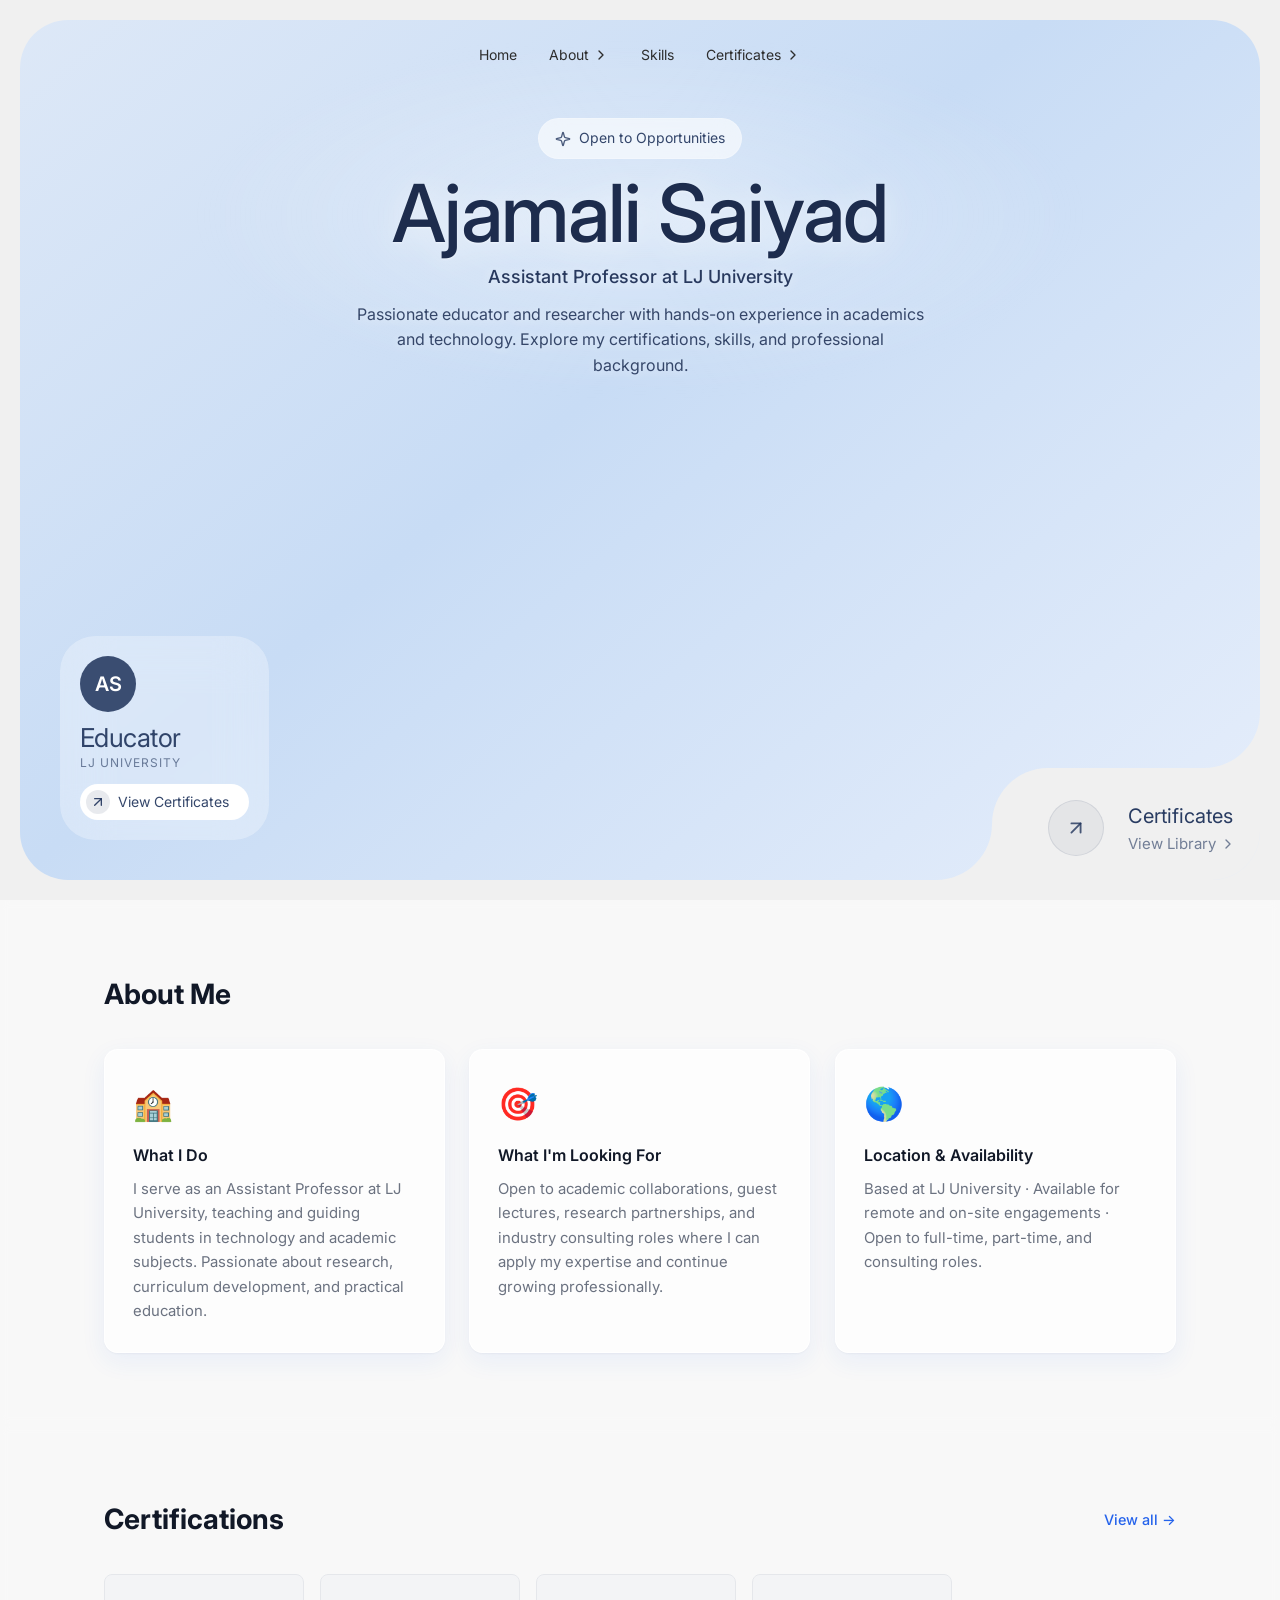
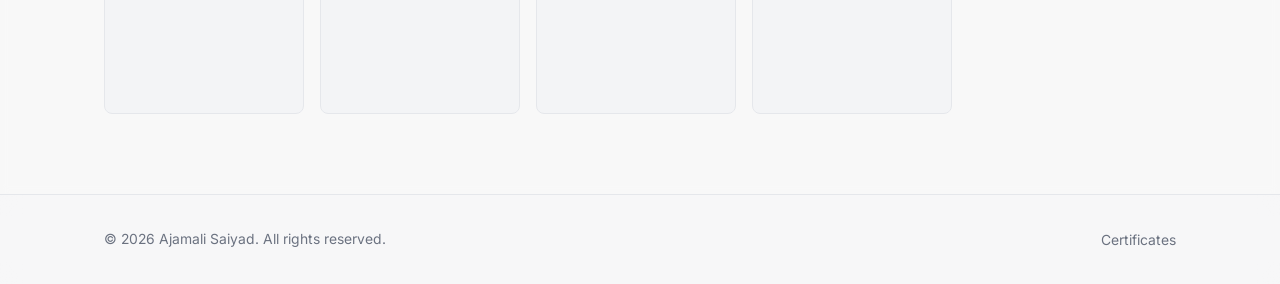
==== commit 28878d21: "RIVR redesign: rounded video hero, glass cards, navy pills, cutout corner, light theme Co-Authored-B" ====
--- a/index.html
+++ b/index.html
@@ -29,51 +29,92 @@
   <link rel="preconnect" href="https://fonts.googleapis.com" />
   <link href="https://fonts.googleapis.com/css2?family=Inter:wght@400;500;600;700;800&display=swap" rel="stylesheet" />
 </head>
-<body class="holo">
-
-  <!-- NAVBAR -->
-  <nav class="navbar">
-    <div class="container nav-inner">
-      <a href="index.html" class="nav-logo">Ajamali Saiyad</a>
-      <ul class="nav-links">
-        <li><a href="index.html" class="active">Home</a></li>
-        <li><a href="certificates.html">Certificates</a></li>
-      </ul>
-      <button class="nav-toggle" aria-label="Toggle menu">&#9776;</button>
-    </div>
-  </nav>
-
-  <!-- Full-page 3D particle background -->
-  <canvas id="vfx-canvas" aria-hidden="true"></canvas>
-
-  <!-- Floating gradient blobs (decoration) -->
-  <div class="vfx-blob vfx-blob-1" aria-hidden="true"></div>
-  <div class="vfx-blob vfx-blob-2" aria-hidden="true"></div>
-  <div class="vfx-blob vfx-blob-3" aria-hidden="true"></div>
-
-  <!-- HERO -->
-  <section class="hero">
-    <div class="holo-grid" aria-hidden="true"></div>
-    <div class="container hero-inner">
-      <div class="hero-text">
-        <span class="badge" id="hero-badge">Open to Opportunities</span>
-        <p class="hero-hi">Hi, I'm</p>
-        <h1 class="hero-name"><span class="accent">Ajamali Saiyad</span></h1>
-        <p class="hero-title" id="hero-title">Assistant Professor at LJ University</p>
-        <p class="hero-bio" id="hero-bio">Passionate educator and researcher with hands-on experience in academics and technology. I welcome opportunities to collaborate, teach, or consult. Feel free to explore and reach out!</p>
-        <div class="hero-actions">
-          <a href="#" id="resume-btn" class="btn-primary" target="_blank" rel="noopener" style="display:none">&#8595; Download CV</a>
-          <a href="certificates.html" class="btn-secondary">View Certificates</a>
-        </div>
-      </div>
-      <div class="hero-avatar">
-        <div class="avatar-placeholder" id="avatar-wrap">
-          <span id="avatar-initials">AS</span>
-          <img id="avatar-img" src="" alt="Ajamali Saiyad" style="display:none;width:100%;height:100%;object-fit:cover;border-radius:50%;" />
-        </div>
-      </div>
-    </div>
-  </section>
+<body class="rivr rivr-home">
+
+  <!-- RIVR HERO — full-screen rounded frame with video background -->
+  <div class="rivr-hero-wrap">
+    <section class="rivr-frame">
+      <video autoplay muted loop playsinline aria-hidden="true"
+        src="https://d8j0ntlcm91z4.cloudfront.net/user_38xzZboKViGWJOttwIXH07lWA1P/hf_20260428_193507_4286c423-2fd9-4efd-92bd-91a939453fc1.mp4"></video>
+
+      <div class="rivr-content">
+
+        <!-- In-frame navbar -->
+        <nav class="rivr-nav">
+          <div class="rivr-nav-spacer"></div>
+          <ul class="rivr-nav-menu">
+            <li><a href="index.html">Home</a></li>
+            <li><a href="#about">About
+              <svg viewBox="0 0 24 24" fill="none" stroke="currentColor" stroke-width="2" stroke-linecap="round" stroke-linejoin="round"><path d="m9 18 6-6-6-6"/></svg></a>
+            </li>
+            <li><a href="#skills-section">Skills</a></li>
+            <li><a href="certificates.html">Certificates
+              <svg viewBox="0 0 24 24" fill="none" stroke="currentColor" stroke-width="2" stroke-linecap="round" stroke-linejoin="round"><path d="m9 18 6-6-6-6"/></svg></a>
+            </li>
+          </ul>
+          <div class="rivr-nav-logo">Ajamali Saiyad</div>
+          <div class="rivr-nav-right">
+            <a href="#" id="resume-btn" class="rivr-pill" target="_blank" rel="noopener" style="display:none">
+              <span class="rivr-pill-ico">
+                <svg viewBox="0 0 24 24" fill="none" stroke-width="2" stroke-linecap="round" stroke-linejoin="round"><path d="M7 17 17 7"/><path d="M7 7h10v10"/></svg>
+              </span>
+              <span>Download CV</span>
+            </a>
+          </div>
+        </nav>
+
+        <!-- Hero text -->
+        <div class="rivr-text">
+          <div class="rivr-badge">
+            <svg viewBox="0 0 24 24" fill="none" stroke-width="2" stroke-linecap="round" stroke-linejoin="round"><path d="M9.937 15.5A2 2 0 0 0 8.5 14.063l-6.135-1.582a.5.5 0 0 1 0-.962L8.5 9.936A2 2 0 0 0 9.937 8.5l1.582-6.135a.5.5 0 0 1 .963 0L14.063 8.5A2 2 0 0 0 15.5 9.937l6.135 1.581a.5.5 0 0 1 0 .964L15.5 14.063a2 2 0 0 0-1.437 1.437l-1.582 6.135a.5.5 0 0 1-.963 0z"/></svg>
+            <span id="hero-badge">Open to Opportunities</span>
+          </div>
+          <h1 class="rivr-h1">Ajamali Saiyad</h1>
+          <p class="rivr-sub" id="hero-title">Assistant Professor at LJ University</p>
+          <p class="rivr-bio" id="hero-bio">Passionate educator and researcher with hands-on experience in academics and technology. Explore my certifications, skills, and professional background.</p>
+        </div>
+
+        <!-- Bottom-left glass card -->
+        <div class="rivr-bl-card">
+          <div class="avatar-placeholder" id="avatar-wrap">
+            <span id="avatar-initials">AS</span>
+            <img id="avatar-img" src="" alt="Ajamali Saiyad" style="display:none;width:100%;height:100%;object-fit:cover;border-radius:50%;" />
+          </div>
+          <div>
+            <div class="rivr-bl-num">Educator</div>
+            <div class="rivr-bl-label">LJ University</div>
+          </div>
+          <a href="certificates.html" class="rivr-pill rivr-pill-white">
+            <span class="rivr-pill-ico">
+              <svg viewBox="0 0 24 24" fill="none" stroke-width="2" stroke-linecap="round" stroke-linejoin="round"><path d="M7 17 17 7"/><path d="M7 7h10v10"/></svg>
+            </span>
+            <span>View Certificates</span>
+          </a>
+        </div>
+
+        <!-- Bottom-right cutout corner -->
+        <div class="rivr-corner">
+          <div class="rivr-mask rivr-mask-top">
+            <svg width="100%" height="100%" viewBox="0 0 56 56" fill="none" xmlns="http://www.w3.org/2000/svg"><path d="M56 56V0C56 30.9279 30.9279 56 0 56H56Z" fill="#f0f0f0"/></svg>
+          </div>
+          <div class="rivr-mask rivr-mask-left">
+            <svg width="100%" height="100%" viewBox="0 0 56 56" fill="none" xmlns="http://www.w3.org/2000/svg"><path d="M56 56H0C30.9279 56 56 30.9279 56 0V56Z" fill="#f0f0f0"/></svg>
+          </div>
+          <div class="rivr-corner-circle">
+            <svg viewBox="0 0 24 24" fill="none" stroke-width="2" stroke-linecap="round" stroke-linejoin="round"><path d="M7 17 17 7"/><path d="M7 7h10v10"/></svg>
+          </div>
+          <div>
+            <div class="rivr-corner-title">Certificates</div>
+            <a class="rivr-corner-link" href="certificates.html">
+              <span>View Library</span>
+              <svg viewBox="0 0 24 24" fill="none" stroke="currentColor" stroke-width="2" stroke-linecap="round" stroke-linejoin="round"><path d="m9 18 6-6-6-6"/></svg>
+            </a>
+          </div>
+        </div>
+
+      </div>
+    </section>
+  </div>
 
   <!-- ABOUT -->
   <section class="section section-alt" id="about">
--- a/css/style.css
+++ b/css/style.css
@@ -1423,3 +1423,347 @@
   body.holo .contact-card::before,
   body.holo .cert-card::before { animation: none; background: none; }
 }
+
+/* ============================================================
+   RIVR THEME — premium light glassmorphism with video hero
+   Scoped to body.rivr (public pages; admin untouched)
+   ============================================================ */
+body.rivr {
+  background: #f0f0f0;
+  color: var(--text);
+}
+body.rivr-home .navbar { display: none; }
+body.rivr .navbar {
+  background: rgba(240,240,240,.82);
+  border-bottom: 1px solid rgba(30,50,90,.08);
+}
+body.rivr .section-alt {
+  background: rgba(255,255,255,.55);
+  -webkit-backdrop-filter: blur(4px);
+  backdrop-filter: blur(4px);
+}
+body.rivr .page-header {
+  background: rgba(255,255,255,.5);
+  border-bottom: 1px solid rgba(30,50,90,.08);
+}
+
+/* Buttons site-wide: navy pills to match hero */
+body.rivr .btn-primary {
+  background: rgba(30,50,90,.85);
+  border-radius: 999px;
+  box-shadow: 0 6px 20px rgba(30,50,90,.25);
+}
+body.rivr .btn-primary:hover { background: rgba(30,50,90,1); }
+body.rivr .btn-secondary {
+  color: rgba(30,50,90,.9);
+  border-color: rgba(30,50,90,.4);
+  border-radius: 999px;
+}
+body.rivr .btn-secondary:hover { background: rgba(30,50,90,.07); }
+body.rivr .skill-tag {
+  background: rgba(30,50,90,.07);
+  color: rgba(30,50,90,.85);
+  border-color: rgba(30,50,90,.15);
+}
+
+/* ---------- Hero wrapper (full screen, padded) ---------- */
+.rivr-hero-wrap {
+  width: 100%;
+  height: 100vh;
+  display: flex;
+  align-items: center;
+  justify-content: center;
+  padding: 20px;
+  background: #f0f0f0;
+}
+.rivr-frame {
+  position: relative;
+  width: 100%;
+  max-width: 1536px;
+  height: 100%;
+  border-radius: 3rem;
+  overflow: hidden;
+  display: flex;
+  flex-direction: column;
+  align-items: center;
+  background: linear-gradient(140deg, #dde8f7 0%, #c8dcf5 45%, #e6eefb 100%);
+}
+.rivr-frame video {
+  position: absolute;
+  inset: 0;
+  width: 100%;
+  height: 100%;
+  object-fit: cover;
+  object-position: 65% center;
+  z-index: 0;
+}
+.rivr-content {
+  position: relative;
+  z-index: 10;
+  width: 100%;
+  height: 100%;
+  display: flex;
+  flex-direction: column;
+  align-items: center;
+}
+
+/* ---------- In-frame navbar ---------- */
+.rivr-nav {
+  display: flex;
+  align-items: center;
+  justify-content: space-between;
+  padding: 24px 40px;
+  width: 100%;
+}
+.rivr-nav-spacer { flex: 1; }
+.rivr-nav-menu {
+  display: flex;
+  align-items: center;
+  gap: 32px;
+  list-style: none;
+  font-size: 14px;
+}
+.rivr-nav-menu a {
+  display: flex;
+  align-items: center;
+  gap: 4px;
+  color: rgb(45,45,45);
+  text-decoration: none;
+  transition: opacity .2s;
+}
+.rivr-nav-menu a:hover { opacity: .7; text-decoration: none; }
+.rivr-nav-menu svg { width: 16px; height: 16px; transition: transform .2s; }
+.rivr-nav-menu a:hover svg { transform: translateX(2px); }
+.rivr-nav-logo {
+  display: none;
+  font-size: 19px;
+  letter-spacing: -0.02em;
+  font-weight: 600;
+  color: rgba(30,50,90,.9);
+}
+.rivr-nav-right { flex: 1; display: flex; justify-content: flex-end; }
+
+/* ---------- Navy pill ---------- */
+.rivr-pill {
+  display: inline-flex;
+  align-items: center;
+  background: rgba(30,50,90,.8);
+  color: #fff;
+  border: none;
+  border-radius: 999px;
+  padding: 8px 24px 8px 8px;
+  gap: 12px;
+  cursor: pointer;
+  font-size: 14px;
+  font-family: inherit;
+  text-decoration: none;
+  transition: background .2s, transform .15s;
+}
+.rivr-pill:hover { background: rgba(30,50,90,1); transform: scale(1.02); text-decoration: none; color: #fff; }
+.rivr-pill:active { transform: scale(.98); }
+.rivr-pill-ico {
+  background: rgba(255,255,255,.2);
+  padding: 6px;
+  border-radius: 999px;
+  display: flex;
+  align-items: center;
+  justify-content: center;
+}
+.rivr-pill-ico svg { width: 18px; height: 18px; stroke: #fff; }
+
+/* ---------- Hero text ---------- */
+.rivr-text {
+  width: 100%;
+  display: flex;
+  flex-direction: column;
+  align-items: center;
+  padding: 28px 24px 0;
+  text-align: center;
+  max-width: 896px;
+  position: relative;
+}
+.rivr-text::before {
+  content: '';
+  position: absolute;
+  inset: -40px -80px;
+  background: radial-gradient(ellipse 60% 70% at 50% 45%, rgba(255,255,255,.34), transparent 70%);
+  filter: blur(6px);
+  pointer-events: none;
+  z-index: -1;
+}
+.rivr-badge {
+  display: flex;
+  align-items: center;
+  gap: 8px;
+  padding: 8px 16px;
+  border-radius: 999px;
+  background: rgba(255,255,255,.6);
+  -webkit-backdrop-filter: blur(12px);
+  backdrop-filter: blur(12px);
+  border: 1px solid rgba(255,255,255,.2);
+  margin: 0 auto 12px;
+  width: fit-content;
+  animation: rivr-fade-up .6s ease-out both;
+}
+.rivr-badge svg { width: 16px; height: 16px; stroke: rgba(30,50,90,.8); }
+.rivr-badge span { font-size: 14px; color: rgba(30,50,90,.9); }
+
+.rivr-h1 {
+  font-size: clamp(2.5rem, 6.5vw, 80px);
+  font-weight: 500;
+  color: rgba(20,35,70,.96);
+  text-shadow: 0 1px 2px rgba(255,255,255,.5), 0 4px 30px rgba(255,255,255,.55);
+  margin-bottom: 8px;
+  letter-spacing: -0.02em;
+  line-height: 1.05;
+  animation: rivr-scale-in .8s ease-out .2s both;
+}
+.rivr-sub {
+  font-size: 18px;
+  font-weight: 500;
+  color: rgba(25,42,80,.92);
+  text-shadow: 0 1px 12px rgba(255,255,255,.6);
+  margin-bottom: 10px;
+  animation: rivr-fade-in .8s ease-out .3s both;
+}
+.rivr-bio {
+  font-size: 16px;
+  color: rgba(25,42,80,.85);
+  text-shadow: 0 1px 10px rgba(255,255,255,.55);
+  line-height: 1.6;
+  max-width: 36rem;
+  animation: rivr-fade-in .8s ease-out .4s both;
+}
+
+/* ---------- Bottom-left glass card ---------- */
+.rivr-bl-card {
+  position: absolute;
+  bottom: 40px;
+  left: 40px;
+  padding: 20px;
+  border-radius: 2.2rem;
+  background: rgba(255,255,255,.3);
+  -webkit-backdrop-filter: blur(24px);
+  backdrop-filter: blur(24px);
+  display: flex;
+  flex-direction: column;
+  gap: 12px;
+  min-width: 180px;
+  width: fit-content;
+  animation: rivr-slide-right .8s ease-out .2s both;
+}
+.rivr-bl-card .avatar-placeholder {
+  width: 56px;
+  height: 56px;
+  border-radius: 50%;
+  background: rgba(30,50,90,.85);
+  border: none;
+  box-shadow: none;
+  animation: none;
+  color: #fff;
+  font-size: 20px;
+  font-weight: 600;
+  display: flex;
+  align-items: center;
+  justify-content: center;
+}
+.rivr-bl-num {
+  font-size: 26px;
+  color: rgba(30,50,90,.9);
+  letter-spacing: -0.02em;
+  line-height: 1.1;
+}
+.rivr-bl-label {
+  font-size: 12px;
+  color: rgba(30,50,90,.6);
+  text-transform: uppercase;
+  letter-spacing: .08em;
+}
+.rivr-pill-white {
+  background: #fff;
+  color: rgba(30,50,90,.9);
+  padding: 6px 20px 6px 6px;
+  gap: 8px;
+  align-self: flex-start;
+}
+.rivr-pill-white:hover { background: rgba(255,255,255,.92); color: rgba(30,50,90,1); }
+.rivr-pill-white .rivr-pill-ico { background: rgba(30,50,90,.1); padding: 4px; }
+.rivr-pill-white .rivr-pill-ico svg { width: 16px; height: 16px; stroke: rgba(30,50,90,.9); }
+
+/* ---------- Bottom-right cutout corner ---------- */
+.rivr-corner {
+  position: absolute;
+  bottom: 0; right: 0;
+  padding: 24px 24px 24px 56px;
+  padding-top: 32px;
+  background: #f0f0f0;
+  border-top-left-radius: 3.5rem;
+  display: flex;
+  align-items: center;
+  gap: 24px;
+  animation: rivr-rise .8s ease-out .4s both;
+}
+.rivr-mask { position: absolute; pointer-events: none; }
+.rivr-mask-top  { top: -3.5rem; right: 0; width: 3.5rem; height: 3.5rem; }
+.rivr-mask-left { bottom: 0; left: -3.5rem; width: 3.5rem; height: 3.5rem; }
+.rivr-corner-circle {
+  background: rgba(30,50,90,.05);
+  width: 56px; height: 56px;
+  border-radius: 50%;
+  display: flex;
+  align-items: center;
+  justify-content: center;
+  border: 1px solid rgba(30,50,90,.1);
+  flex-shrink: 0;
+}
+.rivr-corner-circle svg { width: 22px; height: 22px; stroke: rgba(30,50,90,.8); }
+.rivr-corner-title { font-size: 20px; color: rgba(30,50,90,.95); }
+.rivr-corner-link {
+  display: flex;
+  align-items: center;
+  gap: 4px;
+  color: rgba(30,50,90,.6);
+  cursor: pointer;
+  transition: color .2s;
+  text-decoration: none;
+}
+.rivr-corner-link:hover { color: rgba(30,50,90,.8); text-decoration: none; }
+.rivr-corner-link span { font-size: 15px; }
+.rivr-corner-link svg { width: 16px; height: 16px; }
+
+/* ---------- Entrance animations ---------- */
+@keyframes rivr-fade-up    { from { opacity: 0; transform: translateY(20px); } to { opacity: 1; transform: none; } }
+@keyframes rivr-fade-in    { from { opacity: 0; } to { opacity: 1; } }
+@keyframes rivr-scale-in   { from { opacity: 0; transform: scale(.98); } to { opacity: 1; transform: scale(1); } }
+@keyframes rivr-slide-right{ from { opacity: 0; transform: translateX(-20px); } to { opacity: 1; transform: none; } }
+@keyframes rivr-rise       { from { opacity: 0; transform: translateY(20px); } to { opacity: 1; transform: none; } }
+
+/* ---------- RIVR mobile ---------- */
+@media (max-width: 768px) {
+  .rivr-hero-wrap { padding: 12px; height: 100svh; }
+  .rivr-frame { border-radius: 1.5rem; }
+  .rivr-nav { padding: 18px 20px; }
+  .rivr-nav-menu, .rivr-nav-spacer { display: none; }
+  .rivr-nav-logo { display: block; }
+  .rivr-bl-card {
+    bottom: 110px; right: 16px; left: auto;
+    border-radius: 1.2rem; padding: 14px; min-width: 140px;
+  }
+  .rivr-bl-card .avatar-placeholder { width: 44px; height: 44px; font-size: 16px; }
+  .rivr-bl-num { font-size: 20px; }
+  .rivr-corner {
+    padding: 14px 12px 12px 32px; padding-top: 20px;
+    border-top-left-radius: 1.5rem; gap: 12px;
+  }
+  .rivr-mask-top  { top: -1.5rem; width: 1.5rem; height: 1.5rem; }
+  .rivr-mask-left { left: -1.5rem; width: 1.5rem; height: 1.5rem; }
+  .rivr-corner-circle { width: 40px; height: 40px; }
+  .rivr-corner-circle svg { width: 16px; height: 16px; }
+  .rivr-corner-title { font-size: 16px; }
+  .rivr-corner-link span { font-size: 12px; }
+}
+
+@media (prefers-reduced-motion: reduce) {
+  .rivr-badge, .rivr-h1, .rivr-sub, .rivr-bio,
+  .rivr-bl-card, .rivr-corner { animation: none; }
+}
